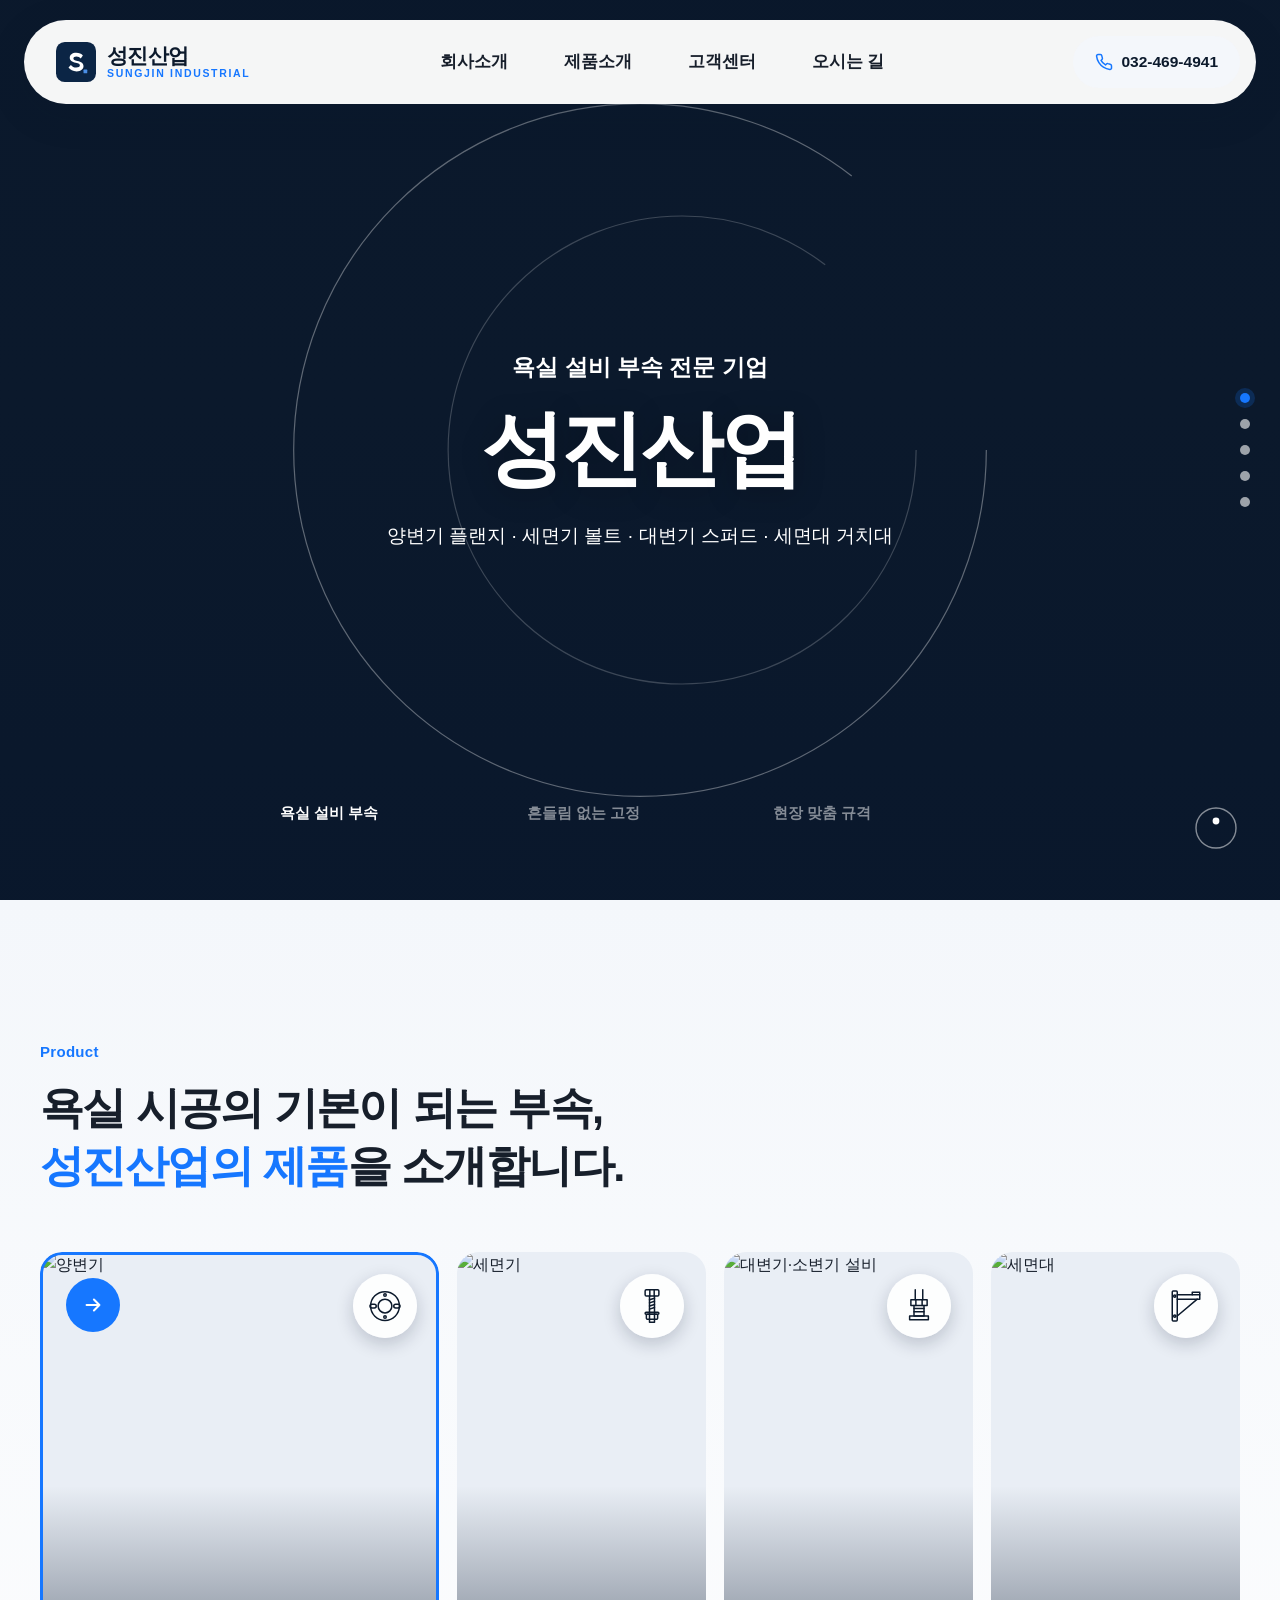
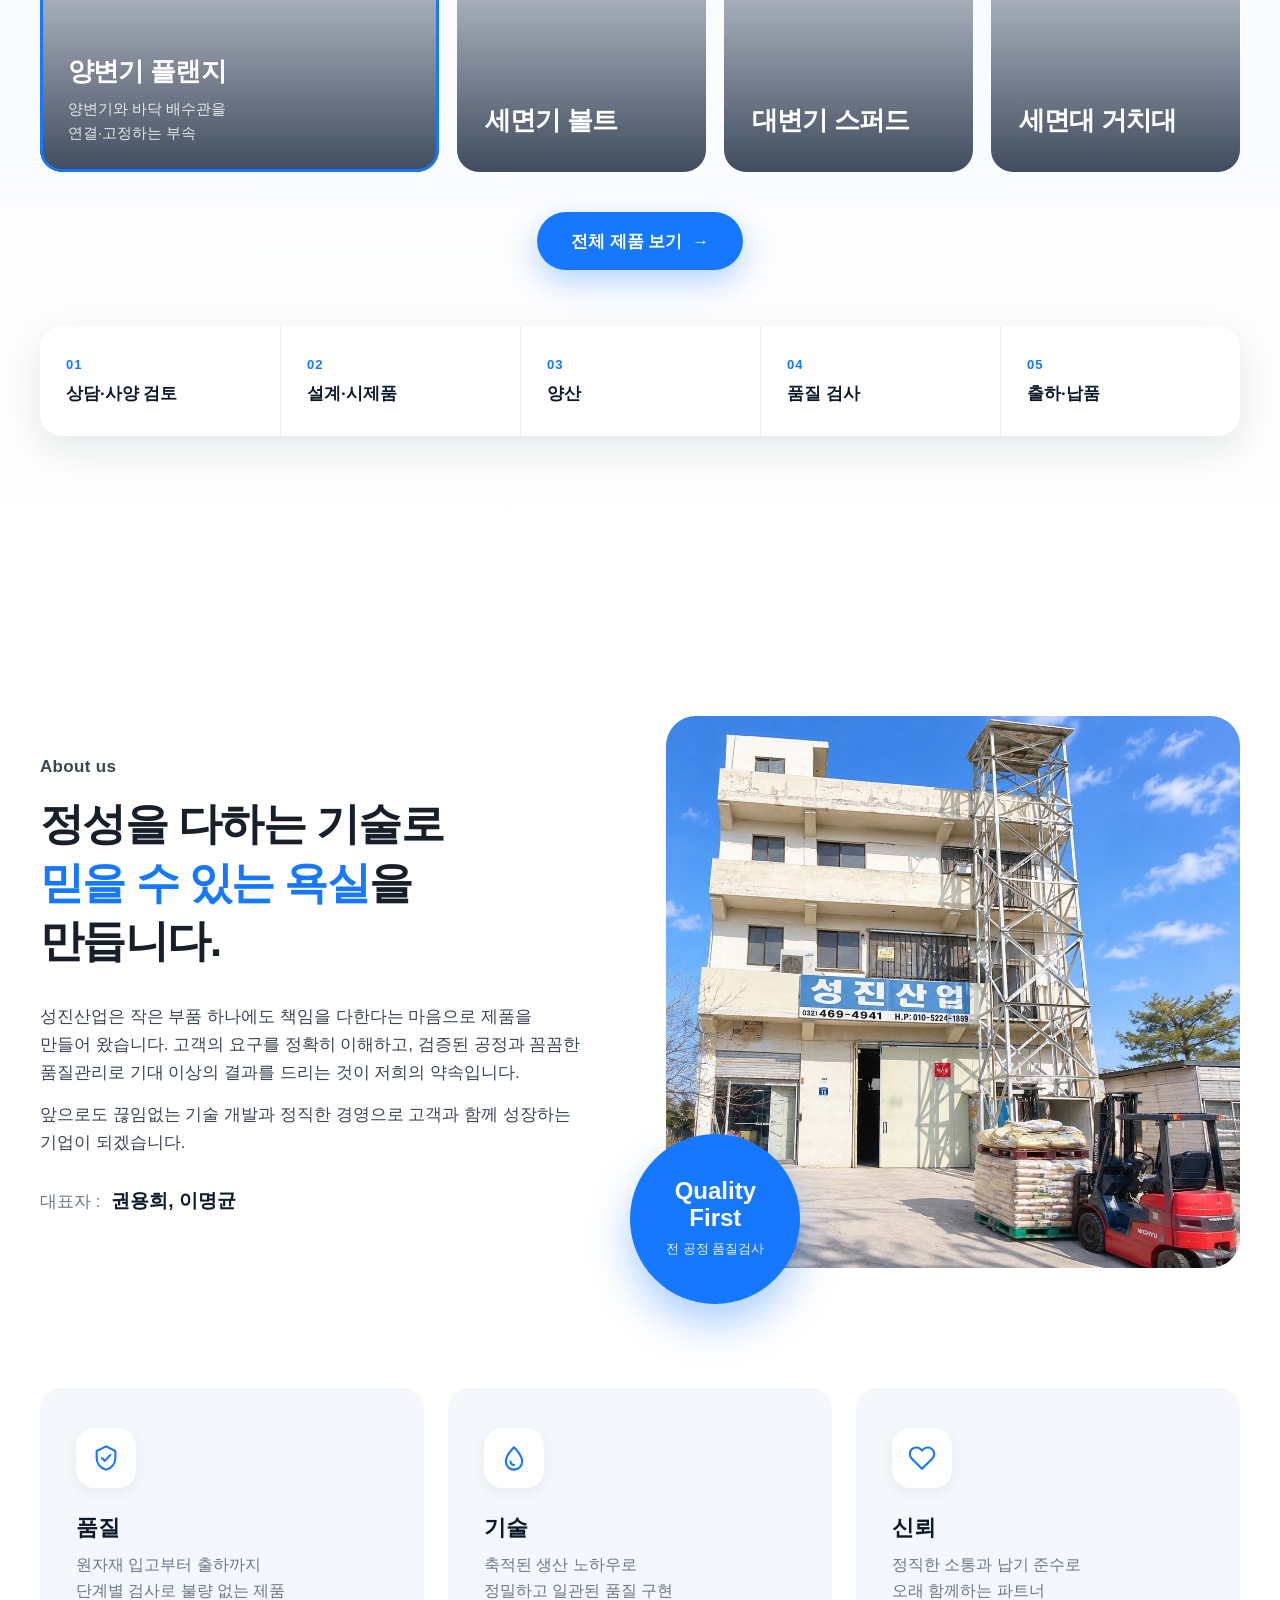
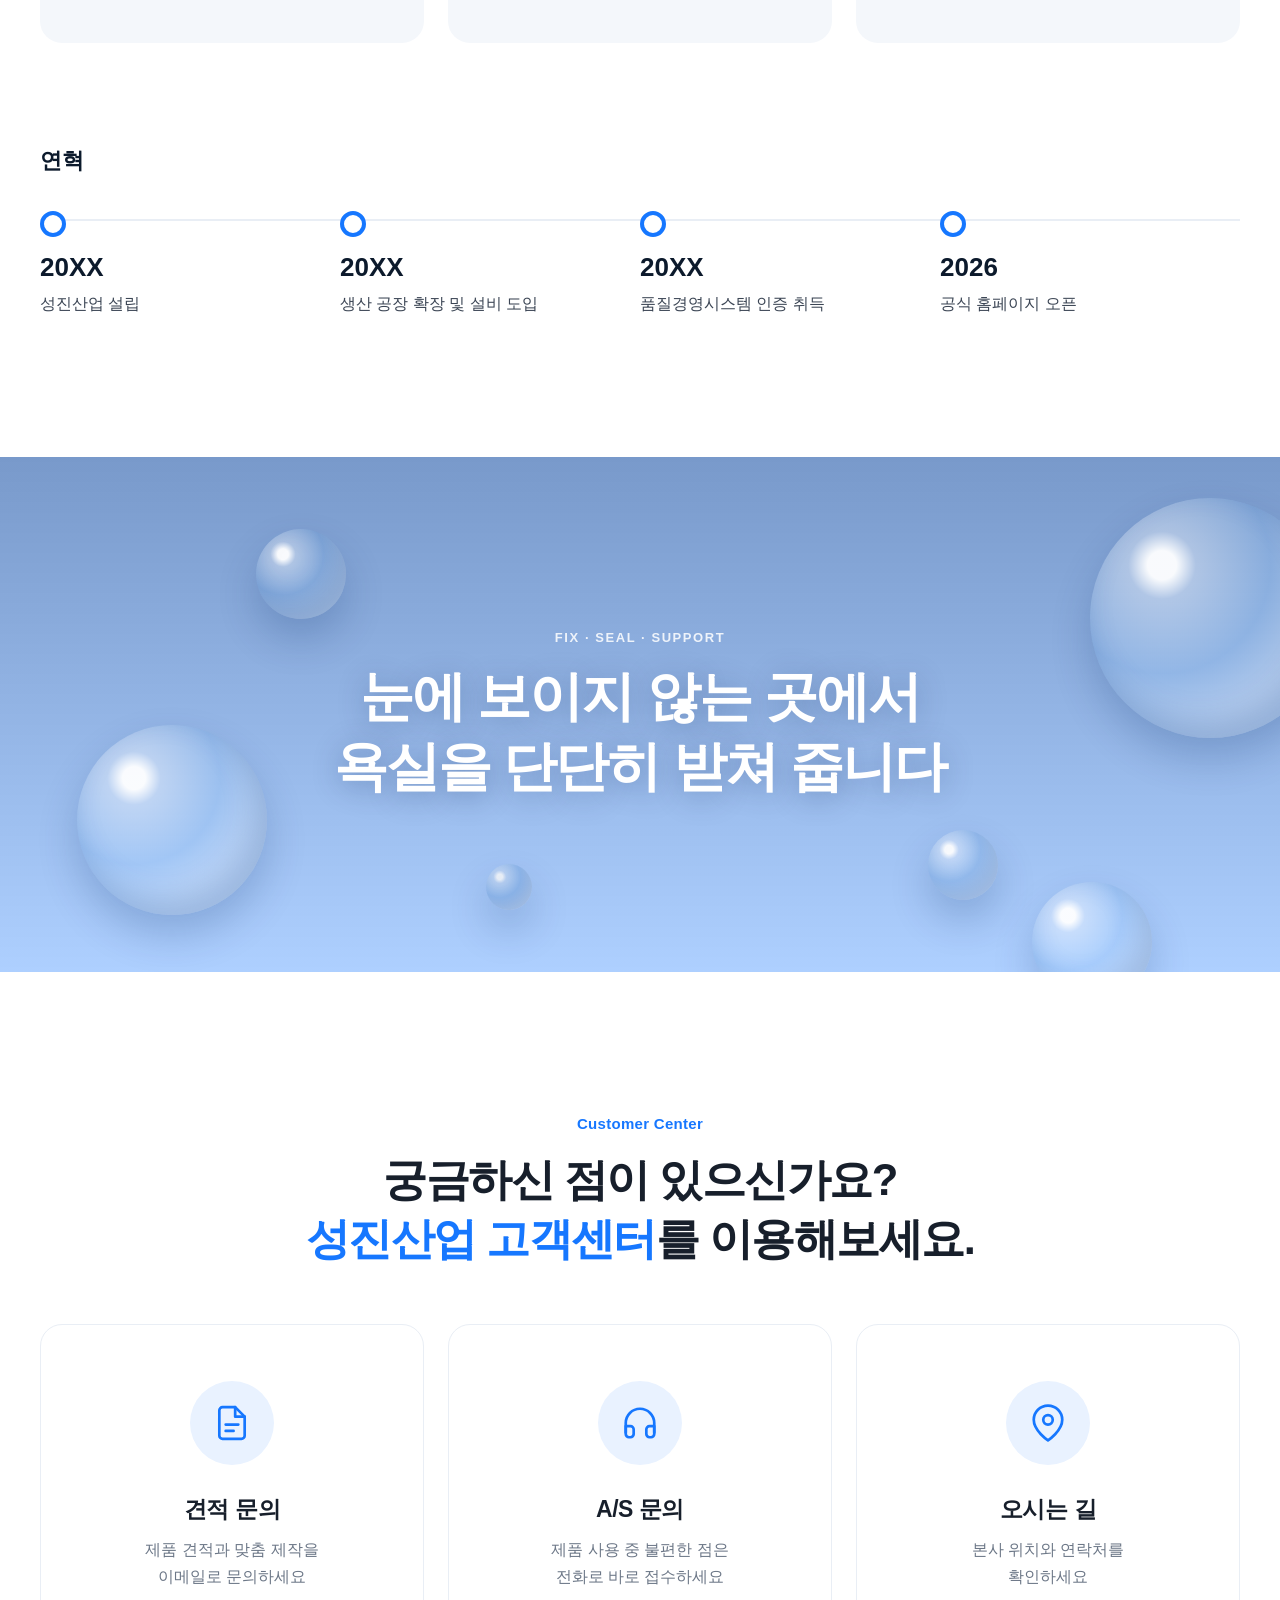
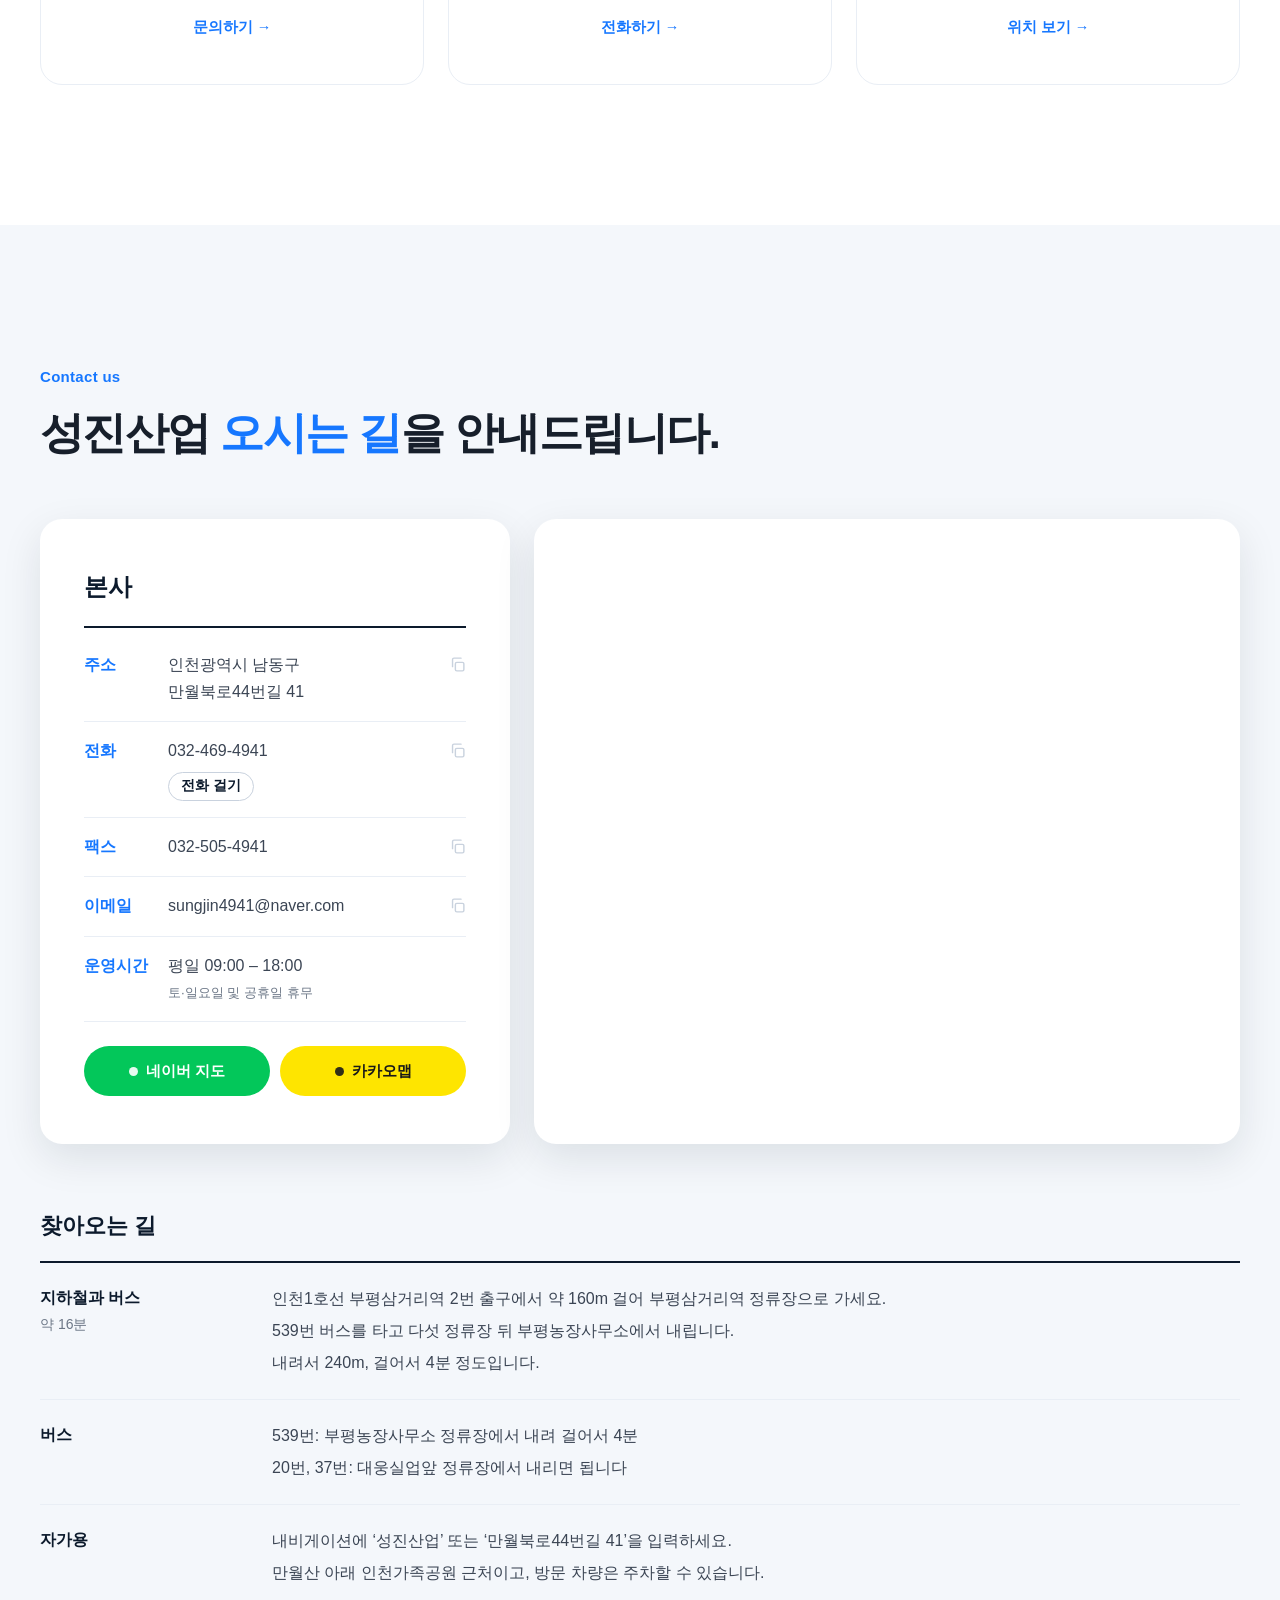
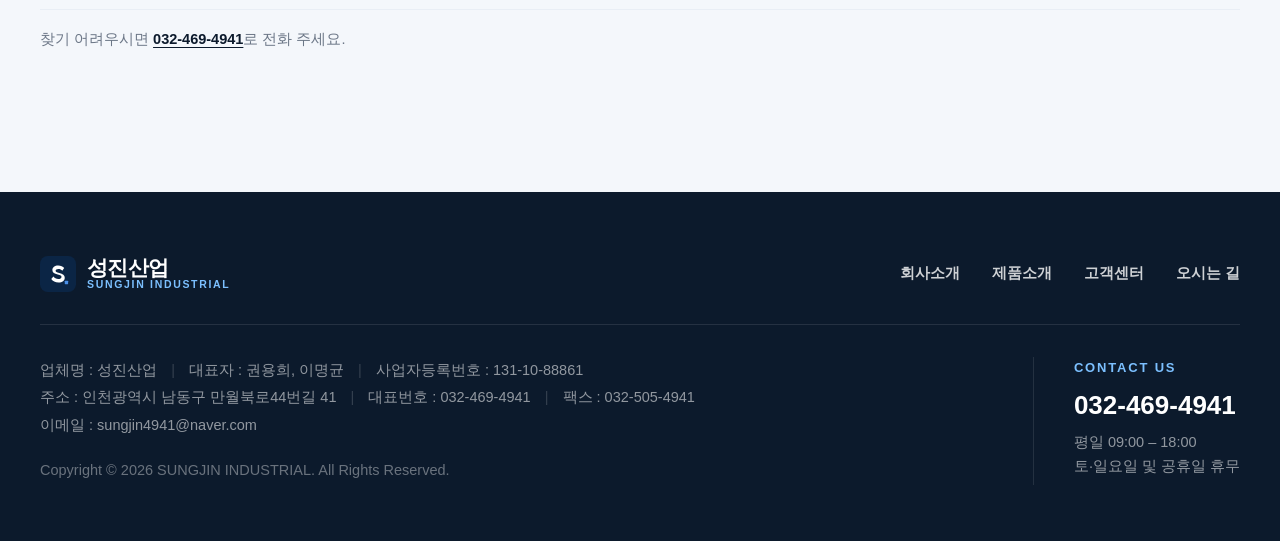
==== index.html @ 37d012bd "성진산업 홈페이지 Co-Authored-By: Claude Opus 5.5 <noreply@anthropic.com>" ====
<!doctype html>
<html lang="ko">
<head>
  <meta charset="utf-8">
  <meta name="viewport" content="width=device-width, initial-scale=1">
  <title>성진산업 | SUNGJIN INDUSTRIAL</title>
  <meta name="description" content="성진산업 - 양변기 플랜지, 세면기 볼트, 대변기 스퍼드, 세면대 거치대 등 욕실 시공 부속 전문 기업입니다.">
  <meta property="og:type" content="website">
  <meta property="og:title" content="성진산업 | SUNGJIN INDUSTRIAL">
  <meta property="og:description" content="양변기 플랜지·세면기 볼트·대변기 스퍼드·세면대 거치대 전문">
  <meta property="og:url" content="https://sungjinkorea.com/">
  <meta property="og:image" content="https://sungjinkorea.com/images/offset-flange.png">
  <meta property="og:site_name" content="성진산업">
  <meta property="og:locale" content="ko_KR">
  <meta name="twitter:card" content="summary_large_image">
  <meta name="keywords" content="성진산업, 양변기 플랜지, 편심 플랜지, 직편심 플랜지, 세면기 볼트, 대변기 스퍼드, 세면대 거치대, 욕실 부속, 인천 남동구">
  <link rel="canonical" href="https://sungjinkorea.com/">
  <!-- 검색엔진용 회사 정보 -->
  <script type="application/ld+json">
  {
    "@context": "https://schema.org",
    "@type": "LocalBusiness",
    "name": "성진산업",
    "alternateName": "SUNGJIN INDUSTRIAL",
    "url": "https://sungjinkorea.com/",
    "image": "https://sungjinkorea.com/images/company.webp",
    "description": "양변기 플랜지, 세면기 볼트, 대변기 스퍼드, 세면대 거치대 등 욕실 시공 부속 전문 기업",
    "telephone": "+82-32-469-4941",
    "faxNumber": "+82-32-505-4941",
    "email": "sungjin4941@naver.com",
    "address": {
      "@type": "PostalAddress",
      "streetAddress": "만월북로44번길 41",
      "addressLocality": "남동구",
      "addressRegion": "인천광역시",
      "addressCountry": "KR"
    },
    "openingHoursSpecification": [{
      "@type": "OpeningHoursSpecification",
      "dayOfWeek": ["Monday", "Tuesday", "Wednesday", "Thursday", "Friday"],
      "opens": "09:00",
      "closes": "18:00"
    }],
    "knowsAbout": ["양변기 플랜지", "편심 플랜지", "세면기 볼트", "대변기 스퍼드", "세면대 거치대"]
  }
  </script>
  <link rel="icon" href="favicon.svg" type="image/svg+xml">
  <link rel="stylesheet" href="https://cdn.jsdelivr.net/npm/pretendard@1.3.9/dist/web/static/pretendard.min.css">
  <link rel="stylesheet" href="styles.css?v=20261122t">
  <script>
    (function () {
      var d = document.documentElement;
      d.classList.add('js');
      // 첫 방문 입장 효과 (같은 창에서 다시 오면 생략, 동작 줄이기 설정이면 생략)
      var seen = false;
      try { seen = sessionStorage.getItem('sj-intro') === '1'; } catch (e) {}
      var reduce = window.matchMedia && window.matchMedia('(prefers-reduced-motion: reduce)').matches;
      if (!seen && !reduce) {
        d.classList.add('intro');
        setTimeout(function () { d.classList.remove('intro', 'intro-play'); }, 6000);
      }
    })();
  </script>
</head>
<body>

  <!-- 제품 그림 -->
  <svg width="0" height="0" style="position:absolute" aria-hidden="true">
    <symbol id="i-flange" viewBox="0 0 64 64"><circle cx="32" cy="32" r="23"/><circle cx="32" cy="32" r="11"/><rect x="8" y="29" width="10" height="6" rx="3"/><rect x="46" y="29" width="10" height="6" rx="3"/><circle cx="32" cy="14.5" r="2"/><circle cx="32" cy="49.5" r="2"/></symbol>
    <symbol id="i-bolt" viewBox="0 0 64 64"><rect x="21" y="6" width="22" height="10" rx="2"/><path d="M28.5 6v10M35.5 6v10"/><path d="M28 16v42h8V16"/><path d="M28 22l8-2.5M28 27l8-2.5M28 32l8-2.5M28 37l8-2.5"/><rect x="21" y="42" width="22" height="3" rx="1.5"/><rect x="23" y="45" width="18" height="8" rx="1.5"/></symbol>
    <symbol id="i-spud" viewBox="0 0 64 64"><path d="M26 6v16M38 6v16"/><path d="M19 22h26v9H19z"/><path d="M27 22v9M37 22v9"/><path d="M24 31v17h16V31"/><path d="M24 36h16M24 41h16"/><path d="M17 48h30v6H17z"/></symbol>
    <symbol id="i-bracket" viewBox="0 0 64 64"><rect x="10" y="8" width="8" height="48" rx="1.5"/><path d="M18 14h36v7H18"/><path d="M18 48L50 21"/><circle cx="14" cy="16" r="1.8"/><circle cx="14" cy="48" r="1.8"/><path d="M42 14v-4h12v4"/></symbol>
  </svg>

  <!-- ===== 상단 메뉴 (떠있는 둥근 바) ===== -->
  <header class="header">
    <div class="header-bar">
      <a href="#home" class="logo" aria-label="성진산업 홈">
        <img src="favicon.svg" alt="" width="40" height="40">
        <span class="logo-text"><strong>성진산업</strong><small>SUNGJIN INDUSTRIAL</small></span>
      </a>
      <nav class="nav" id="nav">
        <a href="#about">회사소개</a>
        <a href="products.html">제품소개</a>
        <a href="#service">고객센터</a>
        <a href="#contact">오시는 길</a>
      </nav>
      <div class="header-right">
        <!-- 수정: 대표 전화번호 -->
        <a href="tel:032-469-4941" class="header-tel">
          <svg viewBox="0 0 24 24" aria-hidden="true"><path d="M22 16.9v3a2 2 0 01-2.2 2 19.8 19.8 0 01-8.6-3.1 19.5 19.5 0 01-6-6A19.8 19.8 0 012.1 4.2 2 2 0 014.1 2h3a2 2 0 012 1.7c.1 1 .4 1.9.7 2.8a2 2 0 01-.5 2.1L8 9.9a16 16 0 006 6l1.3-1.3a2 2 0 012.1-.4c.9.3 1.8.6 2.8.7a2 2 0 011.7 2z"/></svg>
          <span>032-469-4941</span>
        </a>
        <button class="menu-btn" aria-label="메뉴 열기" aria-expanded="false" aria-controls="mobile-menu">
          <span></span><span></span><span></span>
        </button>
      </div>
    </div>
    <div class="mobile-menu" id="mobile-menu">
      <a href="#about">회사소개</a>
      <a href="products.html">제품소개</a>
      <a href="#service">고객센터</a>
      <a href="#contact">오시는 길</a>
      <a href="tel:032-469-4941" class="mobile-tel">전화 문의 032-469-4941</a>
    </div>
  </header>

  <!-- 오른쪽 섹션 점 네비게이션 (PC) -->
  <nav class="side-dots" aria-label="섹션 이동">
    <a href="#home" data-label="홈"></a>
    <a href="#products" data-label="제품소개"></a>
    <a href="#about" data-label="회사소개"></a>
    <a href="#service" data-label="고객센터"></a>
    <a href="#contact" data-label="오시는 길"></a>
  </nav>

  <main>
    <!-- ===== 메인 슬라이드 ===== -->
    <section class="hero" id="home" aria-roledescription="carousel">
      <div class="slides">
        <div class="slide is-active" style="--bg:url('https://images.unsplash.com/photo-1599718802273-f3c2adc030bc?auto=format&fit=crop&w=2000&q=80')">
          <div class="slide-text">
            <p class="slide-eyebrow">욕실 설비 부속 전문 기업</p>
            <h1>성진산업</h1>
            <p class="slide-sub"><span class="grp"><span class="nw">양변기 플랜지</span> · <span class="nw">세면기 볼트</span></span><span class="sep"> · </span><span class="grp"><span class="nw">대변기 스퍼드</span> · <span class="nw">세면대 거치대</span></span></p>
          </div>
        </div>
        <div class="slide" style="--bg:url('https://images.unsplash.com/photo-1652662700928-5a4685e87d64?auto=format&fit=crop&w=2000&q=80')">
          <div class="slide-text">
            <p class="slide-eyebrow">정밀한 치수 · 꼼꼼한 품질</p>
            <h2>변기와 세면대를<br>흔들림 없이 고정합니다</h2>
            <p class="slide-sub">시공 현장에서 믿고 쓰는 설치 부속을 만듭니다</p>
          </div>
        </div>
        <div class="slide" style="--bg:url('https://images.unsplash.com/photo-1663811397133-2d1f5addd9d5?auto=format&fit=crop&w=2000&q=80')">
          <div class="slide-text">
            <p class="slide-eyebrow">현장에 맞는 다양한 규격</p>
            <h2>배관 위치가 달라도<br>정확하게 맞춥니다</h2>
            <p class="slide-sub">편심 플랜지부터 맞춤 제작까지, 시공 환경에 맞는 제품을 공급합니다</p>
          </div>
        </div>
      </div>

      <!-- 첫 화면 원 장식: 플랜지 링과 한쪽으로 치우친 안쪽 원 (들어올 때 스스로 그려짐) -->
      <svg class="hero-rings" viewBox="0 0 600 600" aria-hidden="true">
        <circle class="r1" cx="300" cy="300" r="296" pathLength="1"/>
        <circle class="r2" cx="336" cy="300" r="200" pathLength="1"/>
      </svg>

      <!-- 슬라이드 선택: 장면 제목을 누르면 이동, 선이 차오르며 남은 시간 표시 -->
      <div class="hero-nav" role="tablist" aria-label="첫 화면 장면">
        <button type="button" class="hn-item is-on" role="tab" aria-selected="true" data-go="0"><span class="hn-label">욕실 설비 부속</span><span class="hn-line"><i></i></span></button>
        <button type="button" class="hn-item" role="tab" aria-selected="false" data-go="1"><span class="hn-label">흔들림 없는 고정</span><span class="hn-line"><i></i></span></button>
        <button type="button" class="hn-item" role="tab" aria-selected="false" data-go="2"><span class="hn-label">현장 맞춤 규격</span><span class="hn-line"><i></i></span></button>
      </div>
      <!-- 아래로: 원 안의 점이 내려가는 버튼 -->
      <a href="#products" class="scroll-cue" aria-label="아래로 내려가기">
        <svg viewBox="0 0 44 44" aria-hidden="true"><circle class="sc-ring" cx="22" cy="22" r="20"/><circle class="sc-dot" cx="22" cy="15" r="3.4"/></svg>
      </a>
    </section>

    <!-- ===== 제품소개 ===== -->
    <section class="section products" id="products">
      <div class="container">
        <div class="sec-head reveal">
          <p class="eyebrow">Product</p>
          <h2>욕실 시공의 기본이 되는 부속,<br><em>성진산업의 제품</em>을 소개합니다.</h2>
        </div>

        <!-- 제품 카드 (사진은 설치 장소 이미지 — 실제 제품 사진이 생기면 교체) -->
        <div class="product-list reveal">
          <a href="products.html#flange" class="product is-on">
            <img src="https://images.unsplash.com/photo-1589824783837-6169889fa20f?auto=format&fit=crop&w=800&q=80" alt="양변기" loading="lazy">
            <span class="p-arrow" aria-hidden="true"><svg viewBox="0 0 24 24"><path d="M5 12h14M13 6l6 6-6 6"/></svg></span>
            <span class="p-part" aria-hidden="true"><svg><use href="#i-flange"/></svg></span>
            <div class="p-info">
              <h3>양변기 플랜지</h3>
              <p>양변기와 바닥 배수관을<br>연결·고정하는 부속</p>
            </div>
          </a>
          <a href="products.html#bolt" class="product">
            <img src="https://images.unsplash.com/photo-1595515770358-b0047714ccb9?auto=format&fit=crop&w=800&q=80" alt="세면기" loading="lazy">
            <span class="p-arrow" aria-hidden="true"><svg viewBox="0 0 24 24"><path d="M5 12h14M13 6l6 6-6 6"/></svg></span>
            <span class="p-part" aria-hidden="true"><svg><use href="#i-bolt"/></svg></span>
            <div class="p-info">
              <h3>세면기 볼트</h3>
              <p>세면기를 벽에 흔들림 없이<br>고정하는 볼트</p>
            </div>
          </a>
          <a href="products.html#spud" class="product">
            <img src="https://images.unsplash.com/photo-1651544861863-e834ba8496e4?auto=format&fit=crop&w=800&q=80" alt="대변기·소변기 설비" loading="lazy">
            <span class="p-arrow" aria-hidden="true"><svg viewBox="0 0 24 24"><path d="M5 12h14M13 6l6 6-6 6"/></svg></span>
            <span class="p-part" aria-hidden="true"><svg><use href="#i-spud"/></svg></span>
            <div class="p-info">
              <h3>대변기 스퍼드</h3>
              <p>플러시밸브와 대변기를<br>연결하는 부속</p>
            </div>
          </a>
          <a href="products.html#bracket" class="product">
            <img src="https://images.unsplash.com/photo-1763485955425-a61e722832ca?auto=format&fit=crop&w=800&q=80" alt="세면대" loading="lazy">
            <span class="p-arrow" aria-hidden="true"><svg viewBox="0 0 24 24"><path d="M5 12h14M13 6l6 6-6 6"/></svg></span>
            <span class="p-part" aria-hidden="true"><svg><use href="#i-bracket"/></svg></span>
            <div class="p-info">
              <h3>세면대 거치대</h3>
              <p>세면대 무게를 받쳐<br>안정적으로 지지</p>
            </div>
          </a>
        </div>
        <div class="more-row reveal">
          <a href="products.html" class="btn-blue">전체 제품 보기 <span aria-hidden="true">→</span></a>
        </div>

        <ol class="steps reveal">
          <li><span>01</span>상담·사양 검토</li>
          <li><span>02</span>설계·시제품</li>
          <li><span>03</span>양산</li>
          <li><span>04</span>품질 검사</li>
          <li><span>05</span>출하·납품</li>
        </ol>
      </div>
    </section>

    <!-- ===== 회사소개 ===== -->
    <section class="section about" id="about">
      <div class="container about-grid">
        <div class="about-text reveal">
          <p class="eyebrow">About us</p>
          <h2>정성을 다하는 기술로<br><em>믿을 수 있는 욕실</em>을 만듭니다.</h2>
          <!-- 수정: 대표 인사말 -->
          <p>성진산업은 작은 부품 하나에도 책임을 다한다는 마음으로 제품을 만들어 왔습니다. 고객의 요구를 정확히 이해하고, 검증된 공정과 꼼꼼한 품질관리로 기대 이상의 결과를 드리는 것이 저희의 약속입니다.</p>
          <p>앞으로도 끊임없는 기술 개발과 정직한 경영으로 고객과 함께 성장하는 기업이 되겠습니다.</p>
          <p class="sign">대표자 : <strong>권용희, 이명균</strong></p>
        </div>
        <div class="about-img reveal">
          <img src="images/company.webp" alt="성진산업 사옥 전경" width="1128" height="1086" class="photo" loading="lazy">
          <div class="about-badge">
            <strong>Quality<br>First</strong>
            <span>전 공정 품질검사</span>
          </div>
        </div>
      </div>

      <div class="container">
        <ul class="values reveal">
          <li>
            <span class="v-icon" aria-hidden="true"><svg viewBox="0 0 24 24"><path d="M12 2l8 4v6c0 5-3.4 9.3-8 10-4.6-.7-8-5-8-10V6l8-4z"/><path d="M8.5 12l2.5 2.5 4.5-5"/></svg></span>
            <strong>품질</strong>
            <p>원자재 입고부터 출하까지<br>단계별 검사로 불량 없는 제품</p>
          </li>
          <li>
            <span class="v-icon" aria-hidden="true"><svg viewBox="0 0 24 24"><path d="M12 2.7s7 7.3 7 12.3a7 7 0 01-14 0c0-5 7-12.3 7-12.3z"/><path d="M9 15a3 3 0 003 3"/></svg></span>
            <strong>기술</strong>
            <p>축적된 생산 노하우로<br>정밀하고 일관된 품질 구현</p>
          </li>
          <li>
            <span class="v-icon" aria-hidden="true"><svg viewBox="0 0 24 24"><path d="M20.8 4.6a5.5 5.5 0 00-7.8 0L12 5.7l-1-1.1a5.5 5.5 0 00-7.8 7.8l1 1.1L12 21.3l7.8-7.8 1-1.1a5.5 5.5 0 000-7.8z"/></svg></span>
            <strong>신뢰</strong>
            <p>정직한 소통과 납기 준수로<br>오래 함께하는 파트너</p>
          </li>
        </ul>

        <!-- 수정: 연혁 (연도와 내용을 실제 내용으로 바꿔주세요) -->
        <div class="history reveal">
          <h3>연혁</h3>
          <ol class="timeline">
            <li><span class="year">20XX</span><p>성진산업 설립</p></li>
            <li><span class="year">20XX</span><p>생산 공장 확장 및 설비 도입</p></li>
            <li><span class="year">20XX</span><p>품질경영시스템 인증 취득</p></li>
            <li><span class="year">2026</span><p>공식 홈페이지 오픈</p></li>
          </ol>
        </div>
      </div>
    </section>

    <!-- ===== 물방울 배너 ===== -->
    <section class="water">
      <div class="bubbles" aria-hidden="true">
        <i></i><i></i><i></i><i></i><i></i><i></i>
      </div>
      <div class="container water-inner reveal">
        <p class="eyebrow light">Fix · Seal · Support</p>
        <h2>눈에 보이지 않는 곳에서<br>욕실을 단단히 받쳐 줍니다</h2>
      </div>
    </section>

    <!-- ===== 고객센터 ===== -->
    <section class="section service" id="service">
      <div class="container">
        <div class="sec-head center reveal">
          <p class="eyebrow">Customer Center</p>
          <h2>궁금하신 점이 있으신가요?<br><em>성진산업 고객센터</em>를 이용해보세요.</h2>
        </div>
        <div class="service-list reveal">
          <a href="mailto:sungjin4941@naver.com?subject=%5B%EC%84%B1%EC%A7%84%EC%82%B0%EC%97%85%5D%20%EA%B2%AC%EC%A0%81%20%EB%AC%B8%EC%9D%98" class="service-card">
            <span class="s-icon" aria-hidden="true"><svg viewBox="0 0 24 24"><path d="M14 2H6a2 2 0 00-2 2v16a2 2 0 002 2h12a2 2 0 002-2V8z"/><path d="M14 2v6h6M8 13h8M8 17h5"/></svg></span>
            <strong>견적 문의</strong>
            <p>제품 견적과 맞춤 제작을<br>이메일로 문의하세요</p>
            <span class="more">문의하기 →</span>
          </a>
          <a href="tel:032-469-4941" class="service-card">
            <span class="s-icon" aria-hidden="true"><svg viewBox="0 0 24 24"><path d="M3 18v-6a9 9 0 0118 0v6"/><path d="M21 19a2 2 0 01-2 2h-1a2 2 0 01-2-2v-3a2 2 0 012-2h3zM3 19a2 2 0 002 2h1a2 2 0 002-2v-3a2 2 0 00-2-2H3z"/></svg></span>
            <strong>A/S 문의</strong>
            <p>제품 사용 중 불편한 점은<br>전화로 바로 접수하세요</p>
            <span class="more">전화하기 →</span>
          </a>
          <a href="#contact" class="service-card">
            <span class="s-icon" aria-hidden="true"><svg viewBox="0 0 24 24"><path d="M21 10c0 7-9 13-9 13S3 17 3 10a9 9 0 0118 0z"/><circle cx="12" cy="10" r="3"/></svg></span>
            <strong>오시는 길</strong>
            <p>본사 위치와 연락처를<br>확인하세요</p>
            <span class="more">위치 보기 →</span>
          </a>
        </div>
      </div>
    </section>

    <!-- ===== 오시는 길 ===== -->
    <section class="section contact" id="contact">
      <div class="container">
        <div class="sec-head reveal">
          <p class="eyebrow">Contact us</p>
          <h2>성진산업 <em>오시는 길</em>을 안내드립니다.</h2>
        </div>
        <div class="contact-box reveal">
          <!-- 수정: 실제 연락처로 바꿔주세요 -->
          <div class="contact-info">
            <h3>본사</h3>
            <dl>
              <div><dt>주소</dt><dd><button type="button" class="copy" data-copy="인천광역시 남동구 만월북로44번길 41" data-label="주소"><span>인천광역시 남동구 <span class="nw">만월북로44번길 41</span></span><svg class="copy-ic" viewBox="0 0 24 24" aria-hidden="true"><rect x="9" y="9" width="12" height="12" rx="2"/><path d="M5 15V5a2 2 0 012-2h10"/></svg></button></dd></div>
              <div><dt>전화</dt><dd><button type="button" class="copy" data-copy="032-469-4941" data-label="전화번호"><span>032-469-4941</span><svg class="copy-ic" viewBox="0 0 24 24" aria-hidden="true"><rect x="9" y="9" width="12" height="12" rx="2"/><path d="M5 15V5a2 2 0 012-2h10"/></svg></button><a href="tel:032-469-4941" class="dd-act">전화 걸기</a></dd></div>
              <div><dt>팩스</dt><dd><button type="button" class="copy" data-copy="032-505-4941" data-label="팩스번호"><span>032-505-4941</span><svg class="copy-ic" viewBox="0 0 24 24" aria-hidden="true"><rect x="9" y="9" width="12" height="12" rx="2"/><path d="M5 15V5a2 2 0 012-2h10"/></svg></button></dd></div>
              <div><dt>이메일</dt><dd><button type="button" class="copy" data-copy="sungjin4941@naver.com" data-label="이메일 주소"><span>sungjin4941@naver.com</span><svg class="copy-ic" viewBox="0 0 24 24" aria-hidden="true"><rect x="9" y="9" width="12" height="12" rx="2"/><path d="M5 15V5a2 2 0 012-2h10"/></svg></button></dd></div>
              <div><dt>운영시간</dt><dd>평일 09:00 – 18:00<br><small>토·일요일 및 공휴일 휴무</small></dd></div>
            </dl>
            <div class="map-links">
              <a href="https://map.naver.com/p/search/%EC%9D%B8%EC%B2%9C%EA%B4%91%EC%97%AD%EC%8B%9C%20%EB%82%A8%EB%8F%99%EA%B5%AC%20%EB%A7%8C%EC%9B%94%EB%B6%81%EB%A1%9C44%EB%B2%88%EA%B8%B8%2041" target="_blank" rel="noopener" class="ml-naver">네이버 지도</a>
              <a href="https://map.kakao.com/?q=%EC%9D%B8%EC%B2%9C%EA%B4%91%EC%97%AD%EC%8B%9C%20%EB%82%A8%EB%8F%99%EA%B5%AC%20%EB%A7%8C%EC%9B%94%EB%B6%81%EB%A1%9C44%EB%B2%88%EA%B8%B8%2041" target="_blank" rel="noopener" class="ml-kakao">카카오맵</a>
            </div>
          </div>
          <!-- 네이버 지도 키가 있으면 네이버 지도로, 없으면 아래 Google 지도로 표시 (script.js 의 NAVER_MAP_KEY) -->
          <div class="map" id="map" data-address="인천광역시 남동구 만월북로44번길 41" data-lat="37.4708170" data-lng="126.7197419">
            <iframe src="https://maps.google.com/maps?q=%EC%9D%B8%EC%B2%9C%EA%B4%91%EC%97%AD%EC%8B%9C%20%EB%82%A8%EB%8F%99%EA%B5%AC%20%EB%A7%8C%EC%9B%94%EB%B6%81%EB%A1%9C44%EB%B2%88%EA%B8%B8%2041&hl=ko&z=16&output=embed" title="성진산업 위치 지도" loading="lazy" referrerpolicy="no-referrer-when-downgrade" allowfullscreen></iframe>
          </div>
        </div>

        <!-- 찾아오는 길 (대중교통·자가용) -->
        <div class="directions reveal">
          <h3>찾아오는 길</h3>
          <dl class="dir-list">
            <div>
              <dt>지하철과 버스<small>약 16분</small></dt>
              <dd><span class="ln">인천1호선 부평삼거리역 2번 출구에서 약 160m 걸어 <span class="nw">부평삼거리역 정류장</span>으로 가세요.</span><span class="ln"><span class="nw">539번 버스</span>를 타고 다섯 정류장 뒤 <span class="nw">부평농장사무소</span>에서 내립니다.</span><span class="ln">내려서 240m, 걸어서 4분 정도입니다.</span></dd>
            </div>
            <div>
              <dt>버스</dt>
              <dd><span class="ln"><span class="nw">539번</span>: <span class="nw">부평농장사무소 정류장</span>에서 내려 걸어서 4분</span><span class="ln"><span class="nw">20번, 37번</span>: <span class="nw">대웅실업앞 정류장</span>에서 내리면 됩니다</span></dd>
            </div>
            <div>
              <dt>자가용</dt>
              <dd><span class="ln">내비게이션에 ‘성진산업’ 또는 ‘<span class="nw">만월북로44번길 41</span>’을 입력하세요.</span><span class="ln">만월산 아래 <span class="nw">인천가족공원</span> 근처이고, 방문 차량은 주차할 수 있습니다.</span></dd>
            </div>
          </dl>
          <p class="dir-note">찾기 어려우시면 <a href="tel:032-469-4941">032-469-4941</a>로 전화 주세요.</p>
        </div>
      </div>
    </section>
  </main>

  <!-- ===== 하단 정보 ===== -->
  <footer class="footer">
    <div class="container">
      <div class="footer-top">
        <a href="#home" class="logo logo-light">
          <img src="favicon.svg" alt="" width="36" height="36">
          <span class="logo-text"><strong>성진산업</strong><small>SUNGJIN INDUSTRIAL</small></span>
        </a>
        <nav class="footer-nav">
          <a href="#about">회사소개</a>
          <a href="products.html">제품소개</a>
          <a href="#service">고객센터</a>
          <a href="#contact">오시는 길</a>
        </nav>
      </div>
      <div class="footer-bottom">
        <!-- 수정: 사업자 정보 -->
        <p class="footer-info">
          업체명 : 성진산업 <i>|</i> 대표자 : 권용희, 이명균 <i>|</i> 사업자등록번호 : 131-10-88861<br>
          주소 : 인천광역시 남동구 <span class="nw">만월북로44번길 41</span> <i>|</i> 대표번호 : 032-469-4941 <i>|</i> 팩스 : 032-505-4941<br>
          이메일 : sungjin4941@naver.com
          <span class="copyright">Copyright © <span id="year">2026</span> SUNGJIN INDUSTRIAL. All Rights Reserved.</span>
        </p>
        <div class="footer-cs">
          <strong>CONTACT US</strong>
          <a href="tel:032-469-4941" class="cs-tel">032-469-4941</a>
          <p>평일 09:00 – 18:00<br>토·일요일 및 공휴일 휴무</p>
        </div>
      </div>
    </div>
  </footer>

  <a href="#home" class="to-top" aria-label="맨 위로">
    <svg viewBox="0 0 24 24"><path d="M18 15l-6-6-6 6"/></svg>
  </a>

  <script src="script.js?v=20261122t"></script>
</body>
</html>
---- styles.css ----
/* ===== 기본 색상 ===== */
:root {
  --blue: #1677ff;
  --blue-dark: #0a5ad6;
  --blue-soft: #e9f2ff;
  --sky: #7cc0ff;
  --navy: #0c1a2c;
  --ink: #171f2b;
  --gray-50: #f4f7fb;
  --gray-100: #e9eef5;
  --gray-300: #c9d2de;
  --gray-500: #6c7787;
  --gray-700: #3b4554;
  --white: #ffffff;
  --radius: 22px;
  --shadow: 0 14px 40px rgba(12, 26, 44, 0.10);
  --ease: cubic-bezier(.2, .7, .2, 1);
}

* { box-sizing: border-box; margin: 0; padding: 0; }
html { scroll-behavior: smooth; scroll-padding-top: 110px; }
body {
  font-family: "Pretendard", -apple-system, BlinkMacSystemFont, "Apple SD Gothic Neo", "Malgun Gothic", sans-serif;
  color: var(--ink);
  background: var(--white);
  line-height: 1.65;
  word-break: keep-all;
  -webkit-font-smoothing: antialiased;
  overflow-x: hidden;
}
img, svg { display: block; max-width: 100%; }
a { color: inherit; text-decoration: none; }
ul, ol { list-style: none; }
button { font: inherit; }

.container { width: 100%; max-width: 1320px; margin: 0 auto; padding: 0 40px; }

.eyebrow { font-size: 15px; font-weight: 800; color: var(--blue); letter-spacing: .02em; margin-bottom: 14px; }
.eyebrow.light { color: rgba(255,255,255,.85); letter-spacing: .12em; text-transform: uppercase; font-size: 13px; }
.sec-head { margin-bottom: 56px; }
.sec-head.center { text-align: center; }
.sec-head h2, .about-text h2 {
  font-size: clamp(28px, 3.4vw, 44px); line-height: 1.35; font-weight: 800; letter-spacing: -0.035em; color: var(--ink);
}
.sec-head h2 em, .about-text h2 em { font-style: normal; color: var(--blue); }
.section { padding: 140px 0; }

/* 스크롤 등장 효과 */
.js .reveal { opacity: 0; transform: translateY(40px); transition: opacity .9s var(--ease), transform .9s var(--ease); }
.js .reveal.in { opacity: 1; transform: none; }

/* ===== 헤더 (떠있는 둥근 바) ===== */
.header { position: fixed; top: 20px; left: 0; right: 0; z-index: 100; padding: 0 24px; }
.header-bar {
  max-width: 1400px; margin: 0 auto; height: 84px; padding: 0 16px 0 32px;
  display: flex; align-items: center; justify-content: space-between;
  background: rgba(255,255,255,.96); backdrop-filter: blur(12px);
  border-radius: 999px; box-shadow: 0 10px 40px rgba(12,26,44,.12);
}
.logo { display: flex; align-items: center; gap: 11px; flex: none; }
.logo-text { display: flex; flex-direction: column; line-height: 1.12; }
.logo-text strong { font-size: 21px; font-weight: 800; color: var(--navy); letter-spacing: -0.03em; }
.logo-text small { font-size: 10.5px; font-weight: 700; color: var(--blue); letter-spacing: .16em; }
.logo-light .logo-text strong { color: var(--white); }
.logo-light .logo-text small { color: var(--sky); }

.nav { display: flex; gap: 56px; }
.nav a { font-size: 17px; font-weight: 700; color: var(--ink); position: relative; padding: 6px 0; }
.nav a::after { content: ""; position: absolute; left: 50%; bottom: -2px; width: 0; height: 2px; background: var(--blue); transition: .3s var(--ease); transform: translateX(-50%); }
.nav a:hover { color: var(--blue); }
.nav a:hover::after { width: 100%; }

.header-right { display: flex; align-items: center; gap: 10px; }
.header-tel { display: flex; align-items: center; gap: 8px; height: 52px; padding: 0 22px; border-radius: 999px; background: var(--gray-50); font-weight: 700; font-size: 15.5px; color: var(--navy); transition: .2s; }
.header-tel:hover { background: var(--blue-soft); color: var(--blue); }
.header-tel svg { width: 18px; height: 18px; fill: none; stroke: var(--blue); stroke-width: 2; stroke-linecap: round; stroke-linejoin: round; }
.menu-btn { display: none; position: relative; width: 52px; height: 52px; border-radius: 50%; border: 0; background: var(--blue); cursor: pointer; }
.menu-btn span { position: absolute; left: 16px; width: 20px; height: 2px; border-radius: 2px; background: var(--white); transition: .25s; }
.menu-btn span:nth-child(1) { top: 19px; }
.menu-btn span:nth-child(2) { top: 25px; }
.menu-btn span:nth-child(3) { top: 31px; }
.menu-open .menu-btn span:nth-child(1) { top: 25px; transform: rotate(45deg); }
.menu-open .menu-btn span:nth-child(2) { opacity: 0; }
.menu-open .menu-btn span:nth-child(3) { top: 25px; transform: rotate(-45deg); }

.mobile-menu {
  display: none; max-width: 1400px; margin: 10px auto 0; padding: 12px 24px 22px;
  background: var(--white); border-radius: 28px; box-shadow: var(--shadow);
  opacity: 0; visibility: hidden; transform: translateY(-10px); transition: .25s var(--ease);
}
.menu-open .mobile-menu { opacity: 1; visibility: visible; transform: none; }
.mobile-menu a { display: block; padding: 15px 4px; font-size: 17px; font-weight: 700; border-bottom: 1px solid var(--gray-100); }
.mobile-menu .mobile-tel { margin-top: 14px; border: 0; text-align: center; border-radius: 999px; background: var(--blue); color: var(--white); }

/* ===== 오른쪽 점 네비게이션 ===== */
.side-dots { position: fixed; right: 30px; top: 50%; transform: translateY(-50%); z-index: 90; display: flex; flex-direction: column; gap: 16px; }
.side-dots a { position: relative; width: 10px; height: 10px; border-radius: 50%; background: rgba(140,155,175,.55); transition: .3s; }
.side-dots a.on { background: var(--blue); box-shadow: 0 0 0 5px rgba(22,119,255,.2); }
.side-dots a::before { content: attr(data-label); position: absolute; right: 22px; top: 50%; transform: translateY(-50%); white-space: nowrap; font-size: 13px; font-weight: 700; color: var(--navy); background: var(--white); padding: 4px 10px; border-radius: 999px; box-shadow: var(--shadow); opacity: 0; pointer-events: none; transition: .2s; }
.side-dots a:hover::before { opacity: 1; }
.side-dots.on-dark a:not(.on) { background: rgba(255,255,255,.6); }

/* ===== 메인 슬라이드 ===== */
.hero { position: relative; height: 100vh; height: 100svh; min-height: 640px; overflow: hidden; background: var(--navy); color: var(--white); }
.slide { position: absolute; inset: 0; display: grid; place-items: center; text-align: center; opacity: 0; visibility: hidden; transition: opacity 1.2s ease, visibility 1.2s; }
.slide::before { content: ""; position: absolute; inset: 0; background: var(--bg) center/cover no-repeat; transform: scale(1.12); transition: transform 7s linear; }
.slide::after { content: ""; position: absolute; inset: 0; background: linear-gradient(180deg, rgba(8,22,44,.35) 0%, rgba(8,22,44,.25) 45%, rgba(8,22,44,.6) 100%); }
.slide.is-active { opacity: 1; visibility: visible; }
.slide.is-active::before { transform: scale(1); }
.slide-text { position: relative; z-index: 1; padding: 0 24px; }
.slide-eyebrow { font-size: clamp(17px, 1.8vw, 24px); font-weight: 600; opacity: .95; margin-bottom: 14px; }
.slide h1, .slide h2 { font-size: clamp(42px, 6.5vw, 92px); line-height: 1.18; font-weight: 800; letter-spacing: -0.04em; text-shadow: 0 4px 30px rgba(0,0,0,.25); }
.nw { white-space: nowrap; }
.slide-sub { margin-top: 22px; font-size: clamp(16px, 1.5vw, 20px); opacity: .85; }
.slide .slide-text > * { opacity: 0; transform: translateY(30px); filter: blur(8px); transition: opacity 1s var(--ease), transform 1s var(--ease), filter 1s var(--ease); }
.slide.is-active .slide-text > * { opacity: 1; transform: none; filter: none; }

/* ===== 첫 화면: 장면 제목 탭 ===== */
.hero-nav { position: absolute; left: 50%; bottom: 52px; z-index: 2; transform: translateX(-50%); width: min(720px, calc(100% - 160px)); display: grid; grid-template-columns: repeat(3, minmax(0, 1fr)); gap: 20px; }
.hn-item { display: flex; flex-direction: column; gap: 12px; padding: 8px 0; background: none; border: 0; color: var(--white); text-align: left; cursor: pointer; }
.hn-label { font-size: 14.5px; font-weight: 600; opacity: .5; transition: opacity .3s ease; white-space: nowrap; overflow: hidden; text-overflow: ellipsis; }
.hn-item:hover .hn-label, .hn-item.is-on .hn-label { opacity: 1; }
.hn-line { position: relative; display: block; height: 2px; background: rgba(255,255,255,.22); overflow: hidden; }
.hn-line i { position: absolute; inset: 0; background: var(--white); transform: scaleX(0); transform-origin: left center; }
.hn-item.is-on .hn-line i { animation: hnFill 6s linear forwards; }
.hn-item:focus-visible { outline: 2px solid var(--white); outline-offset: 4px; }
@keyframes hnFill { to { transform: scaleX(1); } }

/* ===== 첫 화면: 아래로 버튼 (원 안의 점이 내려감) ===== */
.scroll-cue { position: absolute; right: 40px; bottom: 48px; z-index: 2; width: 48px; height: 48px; display: grid; place-items: center; border-radius: 50%; }
.scroll-cue svg { width: 44px; height: 44px; overflow: visible; }
.sc-ring { fill: none; stroke: rgba(255,255,255,.5); stroke-width: 1.4; transition: stroke .25s ease; }
.sc-dot { fill: var(--white); animation: scDrop 2.2s cubic-bezier(.45, 0, .2, 1) infinite; }
.scroll-cue:hover .sc-ring { stroke: var(--white); }
.scroll-cue:focus-visible { outline: 2px solid var(--white); outline-offset: 4px; }
@keyframes scDrop { 0% { transform: translateY(0); opacity: 0; } 20% { opacity: 1; } 70% { transform: translateY(14px); opacity: 1; } 100% { transform: translateY(14px); opacity: 0; } }

/* ===== 첫 화면 원 장식 ===== */
.slides { position: absolute; inset: 0; }
.hero-rings { position: absolute; left: 50%; top: 50%; z-index: 0; width: min(78vh, 92vw); height: min(78vh, 92vw); transform: translate(-50%, -50%); fill: none; overflow: visible; pointer-events: none; }
.hero-rings circle { stroke: rgba(255,255,255,.34); stroke-width: 1.2; vector-effect: non-scaling-stroke; stroke-dasharray: 1; stroke-dashoffset: 0; }
.hero-rings .r2 { stroke: rgba(255,255,255,.2); }

/* ===== 입장 효과 (첫 방문 한 번) =====
   1) 사진이 크게 흐린 상태에서 제자리로  2) 원이 그려짐  3) 글씨가 흐림에서 선명하게  4) 메뉴가 내려옴 */
.intro .slides { transform: scale(1.18); filter: blur(12px) brightness(.55); }
.intro .hero-rings circle { stroke-dashoffset: 1; }
.intro .header, .intro .hero-nav, .intro .scroll-cue, .intro .side-dots { opacity: 0; }
.intro .slide.is-active .slide-text > * { opacity: 0; }
.intro.intro-play .slide.is-active .slide-text > h1 { opacity: 1; filter: none; transform: none; }

.intro-play .slides { animation: introHero 2.8s cubic-bezier(.2, .7, .2, 1) both; }
.intro-play .hero-rings .r1 { animation: introRing 2.6s cubic-bezier(.45, 0, .2, 1) .5s both; }
.intro-play .hero-rings .r2 { animation: introRing 2.6s cubic-bezier(.45, 0, .2, 1) .9s both; }
.intro-play .slide.is-active .slide-eyebrow { animation: introBlur 1.2s var(--ease) .9s both; }
.intro-play .slide.is-active h1 .ch { display: inline-block; animation: introChar 1.1s var(--ease) both; animation-delay: calc(1.2s + var(--i) * .11s); }
.intro-play .slide.is-active .slide-sub { animation: introBlur 1.2s var(--ease) 2s both; }
.intro-play .header { animation: introHead 1s var(--ease) 2.1s both; }
.intro-play .hero-nav, .intro-play .scroll-cue, .intro-play .side-dots { animation: introFade 1s ease 2.5s both; }

@keyframes introHero { from { transform: scale(1.18); filter: blur(12px) brightness(.55); } to { transform: none; filter: none; } }
@keyframes introRing { from { stroke-dashoffset: 1; } to { stroke-dashoffset: 0; } }
@keyframes introBlur { from { opacity: 0; filter: blur(10px); } to { opacity: 1; filter: none; } }
@keyframes introChar { from { opacity: 0; filter: blur(14px); transform: translateY(.28em); } to { opacity: 1; filter: none; transform: none; } }
@keyframes introHead { from { opacity: 0; transform: translateY(-40px); } to { opacity: 1; transform: none; } }
@keyframes introFade { from { opacity: 0; } to { opacity: 1; } }
.slide.is-active .slide-text > *:nth-child(2) { transition-delay: .2s; }
.slide.is-active .slide-text > *:nth-child(3) { transition-delay: .4s; }

.hero-controls { position: absolute; left: 50%; bottom: 64px; transform: translateX(-50%); z-index: 2; display: flex; align-items: center; gap: 16px; }
.hc-arrow { width: 40px; height: 40px; border-radius: 50%; border: 1px solid rgba(255,255,255,.4); background: transparent; display: grid; place-items: center; cursor: pointer; transition: .2s; }
.hc-arrow:hover { background: rgba(255,255,255,.15); border-color: var(--white); }
.hc-arrow svg { width: 18px; height: 18px; fill: none; stroke: var(--white); stroke-width: 2; stroke-linecap: round; stroke-linejoin: round; }
.hc-num { font-size: 15px; font-weight: 700; color: rgba(255,255,255,.6); font-variant-numeric: tabular-nums; }
.hc-num b { color: var(--white); }
.hc-bar { width: 140px; height: 2px; background: rgba(255,255,255,.3); overflow: hidden; }
.hc-bar i { display: block; height: 100%; width: 0; background: var(--white); }
.hc-bar i.run { animation: progress 6s linear forwards; }
@keyframes progress { to { width: 100%; } }

.scroll-down { position: absolute; left: 40px; bottom: 50px; z-index: 2; display: flex; flex-direction: column; align-items: center; gap: 12px; font-size: 11px; letter-spacing: .2em; text-transform: uppercase; color: rgba(255,255,255,.8); }
.scroll-down span { writing-mode: vertical-rl; }
.scroll-down i { width: 1px; height: 56px; background: rgba(255,255,255,.3); position: relative; overflow: hidden; }
.scroll-down i::after { content: ""; position: absolute; left: 0; top: -50%; width: 100%; height: 50%; background: var(--white); animation: drop 2s infinite; }
@keyframes drop { to { top: 100%; } }

/* ===== 제품소개 ===== */
.products { background: linear-gradient(180deg, var(--gray-50) 0%, var(--white) 100%); }
.product-list { display: grid; grid-template-columns: 1.6fr 1fr 1fr 1fr; gap: 18px; height: 520px; transition: grid-template-columns .6s var(--ease); }
.product-list:has(.product:nth-child(1):hover) { grid-template-columns: 1.6fr 1fr 1fr 1fr; }
.product-list:has(.product:nth-child(2):hover) { grid-template-columns: 1fr 1.6fr 1fr 1fr; }
.product-list:has(.product:nth-child(3):hover) { grid-template-columns: 1fr 1fr 1.6fr 1fr; }
.product-list:has(.product:nth-child(4):hover) { grid-template-columns: 1fr 1fr 1fr 1.6fr; }
.product { position: relative; border-radius: var(--radius); overflow: hidden; background: var(--gray-100); isolation: isolate; }
.product img { position: absolute; inset: 0; width: 100%; height: 100%; object-fit: cover; transition: transform .8s var(--ease); z-index: -2; }
.product::after { content: ""; position: absolute; inset: 0; z-index: -1; background: linear-gradient(180deg, rgba(8,22,44,0) 45%, rgba(8,22,44,.75) 100%); }
.product:hover img { transform: scale(1.06); }
.product::before { content: ""; position: absolute; inset: 0; border: 3px solid var(--blue); border-radius: var(--radius); opacity: 0; transition: .3s; z-index: 2; pointer-events: none; }
.p-arrow { position: absolute; top: 26px; left: 26px; width: 54px; height: 54px; border-radius: 50%; background: var(--blue); display: grid; place-items: center; opacity: 0; transform: scale(.6); transition: .35s var(--ease); }
.p-arrow svg { width: 22px; height: 22px; fill: none; stroke: var(--white); stroke-width: 2.2; stroke-linecap: round; stroke-linejoin: round; }
.p-info { position: absolute; left: 28px; right: 28px; bottom: 26px; color: var(--white); }
.p-info h3 { font-size: 26px; font-weight: 800; letter-spacing: -0.03em; }
.p-info p { font-size: 15px; opacity: .85; margin-top: 4px; max-height: 0; overflow: hidden; transition: max-height .5s var(--ease); }
/* 활성 카드: 첫 카드 기본, 마우스 올린 카드 우선 */
.product-list:not(:hover) .product.is-on::before, .product:hover::before { opacity: 1; }
.product-list:not(:hover) .product.is-on .p-arrow, .product:hover .p-arrow { opacity: 1; transform: none; }
.product-list:not(:hover) .product.is-on .p-info p, .product:hover .p-info p { max-height: 60px; }

.steps { margin-top: 56px; display: grid; grid-template-columns: repeat(5, 1fr); background: var(--white); border-radius: var(--radius); box-shadow: var(--shadow); overflow: hidden; }
.steps li { padding: 28px 26px; font-size: 17px; font-weight: 700; color: var(--navy); position: relative; }
.steps li + li { border-left: 1px solid var(--gray-100); }
.steps span { display: block; font-size: 13px; font-weight: 800; color: var(--blue); letter-spacing: .08em; margin-bottom: 4px; }

/* ===== 회사소개 ===== */
.about-grid { display: grid; grid-template-columns: 1fr 1.05fr; gap: 80px; align-items: center; }
.about-text h2 { margin-bottom: 32px; }
.about-text p { font-size: 17px; color: var(--gray-700); margin-bottom: 14px; }
.about-text .sign { margin-top: 28px; color: var(--gray-500); }
.about-text .sign strong { color: var(--navy); font-size: 19px; margin-left: 6px; }
.about-img { position: relative; }
.about-img img { width: 100%; aspect-ratio: 5 / 4; object-fit: cover; border-radius: 30px; }
.about-img img.photo { aspect-ratio: 1128 / 1086; height: auto; object-fit: contain; background: #dbe9f7; }
.about-badge { position: absolute; left: -36px; bottom: -36px; width: 170px; height: 170px; border-radius: 50%; background: var(--blue); color: var(--white); display: grid; place-content: center; text-align: center; box-shadow: 0 20px 40px rgba(22,119,255,.35); }
.about-badge strong { font-size: 24px; line-height: 1.1; font-weight: 800; }
.about-badge span { font-size: 12.5px; margin-top: 8px; opacity: .9; }

.values { margin-top: 120px; display: grid; grid-template-columns: repeat(3, 1fr); gap: 24px; }
.values li { padding: 40px 36px; border-radius: var(--radius); background: var(--gray-50); transition: .3s var(--ease); }
.values li:hover { background: var(--white); box-shadow: var(--shadow); transform: translateY(-6px); }
.v-icon { width: 60px; height: 60px; border-radius: 18px; background: var(--white); display: grid; place-items: center; margin-bottom: 22px; box-shadow: 0 4px 14px rgba(12,26,44,.06); }
.v-icon svg { width: 28px; height: 28px; fill: none; stroke: var(--blue); stroke-width: 1.8; stroke-linecap: round; stroke-linejoin: round; }
.values strong { font-size: 22px; color: var(--navy); }
.values p { margin-top: 6px; color: var(--gray-500); font-size: 15.5px; }

.history { margin-top: 100px; }
.history h3 { font-size: 22px; color: var(--navy); margin-bottom: 30px; }
.timeline { display: grid; grid-template-columns: repeat(4, 1fr); position: relative; }
.timeline::before { content: ""; position: absolute; left: 0; right: 0; top: 9px; height: 2px; background: var(--gray-100); }
.timeline li { position: relative; padding: 36px 20px 0 0; }
.timeline li::before { content: ""; position: absolute; top: 1px; left: 0; width: 18px; height: 18px; border-radius: 50%; background: var(--white); border: 4px solid var(--blue); }
.timeline .year { font-size: 26px; font-weight: 800; color: var(--navy); }
.timeline p { color: var(--gray-700); margin-top: 2px; }

/* ===== 물방울 배너 ===== */
.water {
  position: relative; overflow: hidden; padding: 170px 0; text-align: center; color: var(--white);
  background:
    linear-gradient(180deg, rgba(10,70,160,.55), rgba(22,119,255,.35)),
    url('https://images.unsplash.com/photo-1541256942802-7b29531f0df8?auto=format&fit=crop&w=2000&q=80') center/cover;
}
.water h2 { font-size: clamp(30px, 4.2vw, 56px); line-height: 1.3; font-weight: 800; letter-spacing: -0.035em; text-shadow: 0 4px 30px rgba(0,30,80,.3); }
.water-inner { position: relative; z-index: 1; }
.bubbles i {
  position: absolute; border-radius: 50%;
  background: radial-gradient(circle at 30% 28%, rgba(255,255,255,.95) 0 6%, rgba(255,255,255,.35) 14%, rgba(160,210,255,.18) 45%, rgba(255,255,255,.35) 72%, rgba(255,255,255,.7) 100%);
  box-shadow: inset -10px -14px 30px rgba(0,60,140,.25), 0 20px 40px rgba(0,40,100,.2);
  animation: float 9s ease-in-out infinite;
}
.bubbles i:nth-child(1) { width: 190px; height: 190px; left: 6%; top: 52%; }
.bubbles i:nth-child(2) { width: 90px; height: 90px; left: 20%; top: 14%; animation-delay: -2s; animation-duration: 7s; }
.bubbles i:nth-child(3) { width: 240px; height: 240px; right: -50px; top: 8%; animation-delay: -4s; animation-duration: 11s; }
.bubbles i:nth-child(4) { width: 70px; height: 70px; right: 22%; bottom: 14%; animation-delay: -1s; }
.bubbles i:nth-child(5) { width: 120px; height: 120px; right: 10%; bottom: -30px; animation-delay: -6s; animation-duration: 10s; }
.bubbles i:nth-child(6) { width: 46px; height: 46px; left: 38%; bottom: 12%; animation-delay: -3s; animation-duration: 6s; }
@keyframes float { 0%, 100% { transform: translateY(0); } 50% { transform: translateY(-26px); } }

/* ===== 고객센터 ===== */
.service-list { display: grid; grid-template-columns: repeat(3, 1fr); gap: 24px; }
.service-card { display: flex; flex-direction: column; align-items: center; text-align: center; padding: 56px 32px 44px; border-radius: var(--radius); border: 1px solid var(--gray-100); background: var(--white); transition: .35s var(--ease); }
.service-card:hover { border-color: transparent; background: var(--blue); color: var(--white); transform: translateY(-8px); box-shadow: 0 24px 50px rgba(22,119,255,.3); }
.s-icon { width: 84px; height: 84px; border-radius: 50%; background: var(--blue-soft); display: grid; place-items: center; margin-bottom: 26px; transition: .35s; }
.s-icon svg { width: 38px; height: 38px; fill: none; stroke: var(--blue); stroke-width: 1.7; stroke-linecap: round; stroke-linejoin: round; transition: .35s; }
.service-card:hover .s-icon { background: rgba(255,255,255,.18); }
.service-card:hover .s-icon svg { stroke: var(--white); }
.service-card strong { font-size: 23px; letter-spacing: -0.02em; }
.service-card p { margin-top: 8px; color: var(--gray-500); transition: .35s; }
.service-card:hover p { color: rgba(255,255,255,.85); }
.service-card .more { margin-top: 26px; font-size: 14.5px; font-weight: 700; color: var(--blue); transition: .35s; }
.service-card:hover .more { color: var(--white); }

/* ===== 오시는 길 ===== */
.contact { background: var(--gray-50); }
.contact-box { display: grid; grid-template-columns: 1fr 1.5fr; gap: 24px; }
.contact-info { background: var(--white); border-radius: var(--radius); padding: 48px 44px; box-shadow: var(--shadow); }
.contact-info h3 { font-size: 24px; color: var(--navy); padding-bottom: 20px; margin-bottom: 8px; border-bottom: 2px solid var(--navy); }
.contact-info dl > div { display: grid; grid-template-columns: 84px 1fr; padding: 16px 0; border-bottom: 1px solid var(--gray-100); }
.contact-info dt { font-weight: 700; color: var(--blue); }
.contact-info dd { color: var(--gray-700); }
.contact-info dd small { color: var(--gray-500); }
.contact-info dd a:hover { color: var(--blue); }
.map-links { display: flex; gap: 10px; margin-top: 24px; }
.map-links a { flex: 1; display: inline-flex; align-items: center; justify-content: center; gap: 8px; height: 50px; border-radius: 999px; font-weight: 700; font-size: 15px; transition: .2s; }
.map-links a::before { content: ""; width: 9px; height: 9px; border-radius: 50%; background: currentColor; opacity: .9; }
.ml-naver { background: #03c75a; color: #fff; }
.ml-kakao { background: #fee500; color: #191919; }
.map-links a:hover { filter: brightness(.95); transform: translateY(-2px); }
.map { border-radius: var(--radius); overflow: hidden; min-height: 460px; background: var(--white); box-shadow: var(--shadow); }
.map iframe { width: 100%; height: 100%; min-height: 460px; border: 0; display: block; }
/* 찾아오는 길 */
/* 찾아오는 길: 카드 없이 선으로 나눈 안내표 */
.directions { margin-top: 64px; }
.directions h3 { font-size: 22px; color: var(--navy); padding-bottom: 16px; border-bottom: 2px solid var(--navy); }
.dir-list > div { display: grid; grid-template-columns: 200px minmax(0, 1fr); gap: 32px; padding: 22px 0; border-bottom: 1px solid var(--gray-100); }
.dir-list dt { font-size: 16px; font-weight: 700; color: var(--navy); }
.dir-list dt small { display: block; margin-top: 2px; font-size: 14px; font-weight: 400; color: var(--gray-500); }
.dir-list dd { font-size: 16px; line-height: 1.75; color: var(--gray-700); }
.dir-list .ln { display: block; }
.dir-list .ln + .ln { margin-top: 4px; }
.dir-note { margin-top: 18px; font-size: 14.5px; color: var(--gray-500); }
.dir-note a { color: var(--navy); font-weight: 600; text-decoration: underline; text-underline-offset: 3px; }

/* 네이버 지도 말풍선 */
.map-info { display: flex; gap: 12px; align-items: center; padding: 12px 14px 12px 12px; max-width: 290px; font-family: inherit; color: var(--navy); }
.map-info img { width: 88px; height: 88px; flex: none; object-fit: cover; border-radius: 8px; }
.mi-text { display: grid; gap: 2px; min-width: 0; line-height: 1.35; }
.mi-cat { font-size: 11.5px; font-weight: 700; color: var(--blue); }
.mi-text strong { font-size: 15.5px; font-weight: 800; }
.mi-text p { margin: 2px 0 0; font-size: 12.5px; color: var(--gray-500); word-break: keep-all; }
.mi-text a { font-size: 13px; font-weight: 700; color: var(--navy); }
.mi-text a::before { content: "☎ "; color: var(--blue); }
.map-placeholder { height: 100%; min-height: 460px; display: grid; place-content: center; justify-items: center; text-align: center; gap: 6px; color: var(--gray-500);
  background-image: linear-gradient(var(--gray-100) 1px, transparent 1px), linear-gradient(90deg, var(--gray-100) 1px, transparent 1px); background-size: 44px 44px; }
.map-placeholder svg { width: 46px; height: 46px; fill: none; stroke: var(--blue); stroke-width: 1.8; margin-bottom: 6px; }
.map-placeholder p { font-weight: 800; color: var(--navy); font-size: 18px; }

/* ===== 푸터 ===== */
.footer { background: var(--navy); color: rgba(255,255,255,.55); font-size: 14.5px; padding: 64px 0 56px; }
.footer-top { display: flex; align-items: center; justify-content: space-between; gap: 24px; padding-bottom: 32px; border-bottom: 1px solid rgba(255,255,255,.1); flex-wrap: wrap; }
.footer-nav { display: flex; gap: 32px; }
.footer-nav a { color: rgba(255,255,255,.8); font-weight: 600; }
.footer-nav a:hover { color: var(--white); }
.footer-bottom { display: flex; justify-content: space-between; gap: 40px; padding-top: 32px; }
.footer-info { line-height: 1.9; }
.footer-info i { font-style: normal; margin: 0 10px; opacity: .3; }
.copyright { display: block; margin-top: 18px; opacity: .7; }
.footer-cs { flex: none; padding-left: 40px; border-left: 1px solid rgba(255,255,255,.1); }
.footer-cs strong { display: block; color: var(--sky); font-size: 13px; letter-spacing: .14em; }
.cs-tel { display: block; font-size: 26px; font-weight: 800; color: var(--white); margin: 6px 0 4px; }

.to-top { position: fixed; right: 24px; bottom: 24px; z-index: 90; width: 54px; height: 54px; border-radius: 50%; background: var(--white); box-shadow: var(--shadow); display: grid; place-items: center; opacity: 0; visibility: hidden; transform: translateY(10px); transition: .3s; }
.to-top.show { opacity: 1; visibility: visible; transform: none; }
.to-top:hover { background: var(--blue); }
.to-top svg { width: 22px; height: 22px; fill: none; stroke: var(--navy); stroke-width: 2.2; stroke-linecap: round; stroke-linejoin: round; }
.to-top:hover svg { stroke: var(--white); }

/* ===== 제품 카드 위 부품 그림 배지 (첫 페이지) ===== */
.p-part { position: absolute; top: 22px; right: 22px; width: 64px; height: 64px; border-radius: 50%; background: rgba(255,255,255,.92); display: grid; place-items: center; box-shadow: 0 6px 18px rgba(8,22,44,.2); }
.p-part svg { width: 40px; height: 40px; fill: none; stroke: var(--navy); stroke-width: 2.4; stroke-linecap: round; stroke-linejoin: round; }
.more-row { margin-top: 40px; text-align: center; }
.btn-blue { display: inline-flex; align-items: center; gap: 10px; height: 58px; padding: 0 34px; border-radius: 999px; background: var(--blue); color: var(--white); font-weight: 700; font-size: 16.5px; box-shadow: 0 12px 30px rgba(22,119,255,.3); transition: .25s; }
.btn-blue:hover { background: var(--blue-dark); transform: translateY(-2px); }

/* ===== 제품소개 페이지 ===== */
.nav a.active { color: var(--blue); }
.nav a.active::after { width: 100%; }
.sub-hero { position: relative; padding: 210px 0 100px; color: var(--white); text-align: center; background: var(--navy); overflow: hidden; }
.sub-hero::before { content: ""; position: absolute; inset: 0; background: var(--bg) center/cover; opacity: .55; }
.sub-hero .container { position: relative; }
.sub-hero h1 { font-size: clamp(38px, 5vw, 64px); font-weight: 800; letter-spacing: -0.04em; }
.sub-hero p { font-size: 17px; opacity: .85; margin-top: 8px; }
.crumb { font-size: 13.5px !important; letter-spacing: .06em; margin-bottom: 10px; }
.crumb span { margin: 0 8px; opacity: .6; }

.cat-tabs-wrap { position: sticky; top: 112px; z-index: 50; padding: 18px 0; background: var(--white); box-shadow: 0 10px 20px -16px rgba(12,26,44,.25); }
.cat-tabs { display: flex; gap: 10px; justify-content: center; overflow-x: auto; scrollbar-width: none; padding: 4px; }
.cat-tabs::-webkit-scrollbar { display: none; }
.cat-tabs button { flex: none; display: inline-flex; align-items: center; gap: 8px; height: 52px; padding: 0 24px; border-radius: 999px; border: 1px solid var(--gray-300); background: var(--white); color: var(--gray-700); font-size: 16px; font-weight: 700; cursor: pointer; transition: .2s; }
.cat-tabs button svg { width: 24px; height: 24px; fill: none; stroke: currentColor; stroke-width: 3; stroke-linecap: round; stroke-linejoin: round; }
.cat-tabs button b { font-size: 12.5px; min-width: 24px; height: 22px; padding: 0 7px; border-radius: 999px; background: var(--gray-100); color: var(--gray-500); display: inline-grid; place-items: center; }
.cat-tabs button:hover { border-color: var(--blue); color: var(--blue); }
.cat-tabs button.on { background: var(--blue); border-color: var(--blue); color: var(--white); box-shadow: 0 8px 20px rgba(22,119,255,.28); }
.cat-tabs button.on b { background: rgba(255,255,255,.22); color: var(--white); }

.catalog { padding-top: 60px; }
#catalog { display: flex; flex-direction: column; gap: 110px; }
.cat[hidden] { display: none; }
.cat-head { display: flex; gap: 28px; align-items: flex-start; padding-bottom: 32px; margin-bottom: 36px; border-bottom: 2px solid var(--navy); }
.cat-icon { flex: none; width: 96px; height: 96px; border-radius: 28px; background: var(--blue-soft); display: grid; place-items: center; }
.cat-icon svg { width: 60px; height: 60px; fill: none; stroke: var(--blue); stroke-width: 2.4; stroke-linecap: round; stroke-linejoin: round; }
.cat-head .eyebrow { margin-bottom: 4px; }
.cat-head h2 { font-size: clamp(28px, 3vw, 38px); font-weight: 800; letter-spacing: -0.035em; color: var(--ink); }
.cat-desc { margin-top: 10px; color: var(--gray-500); font-size: 16.5px; max-width: 760px; }

.items { display: grid; grid-template-columns: repeat(3, 1fr); gap: 24px; }
.item { border-radius: var(--radius); background: var(--white); border: 1px solid var(--gray-100); overflow: hidden; transition: .3s var(--ease); display: flex; flex-direction: column; }
.item:hover { border-color: transparent; box-shadow: var(--shadow); transform: translateY(-6px); }
.item-img { aspect-ratio: 4 / 3; background: var(--gray-50); display: grid; place-items: center; overflow: hidden; }
.item-img img { width: 100%; height: 100%; object-fit: cover; transition: transform .6s var(--ease); }
.item:hover .item-img img { transform: scale(1.05); }
.item-ph { width: 46%; height: 60%; fill: none; stroke: var(--gray-300); stroke-width: 1.8; stroke-linecap: round; stroke-linejoin: round; transition: stroke .3s; }
.item:hover .item-ph { stroke: var(--blue); }
.item-body { padding: 26px 26px 28px; display: flex; flex-direction: column; flex: 1; }
.item-cat { font-size: 13px; font-weight: 700; color: var(--blue); }
.item-body h3 { font-size: 20px; font-weight: 800; letter-spacing: -0.02em; margin-top: 4px; color: var(--ink); }
.item-spec { margin-top: 14px; padding-top: 14px; border-top: 1px solid var(--gray-100); color: var(--gray-500); font-size: 15px; }
.item-spec li + li { margin-top: 3px; }
.item-btn { margin-top: auto; padding-top: 22px; font-weight: 700; color: var(--navy); font-size: 15px; }
.item-btn span { display: inline-block; transition: transform .2s; }
.item:hover .item-btn { color: var(--blue); }
.item:hover .item-btn span { transform: translateX(4px); }

.cta-band { background: linear-gradient(120deg, var(--blue-dark), var(--blue)); color: var(--white); padding: 70px 0; }
.cta-inner { display: flex; align-items: center; justify-content: space-between; gap: 24px; flex-wrap: wrap; }
.cta-band h2 { font-size: clamp(24px, 2.6vw, 32px); font-weight: 800; letter-spacing: -0.03em; }
.cta-band p { opacity: .85; margin-top: 4px; }
.btn-white { display: inline-flex; align-items: center; height: 58px; padding: 0 34px; border-radius: 999px; background: var(--white); color: var(--blue); font-weight: 800; font-size: 16.5px; transition: .2s; }
.btn-white:hover { transform: translateY(-2px); box-shadow: 0 12px 30px rgba(0,30,90,.25); }

/* ===== 제품 카드: 상세 페이지 링크 / 3D 배지 ===== */
a.item { color: inherit; }
.item-img { position: relative; }
.item-3d { position: absolute; top: 14px; left: 14px; height: 28px; padding: 0 12px; border-radius: 999px; background: var(--navy); color: var(--white); font-size: 12.5px; font-weight: 800; letter-spacing: .06em; display: inline-flex; align-items: center; }
.item-img img.contain { object-fit: contain; padding: 8%; }

/* ===== 제품 상세 페이지 ===== */
.pd { padding: 150px 0 120px; }
.pd-crumb { font-size: 14px; color: var(--gray-500); margin-bottom: 28px; }
.pd-crumb a:hover { color: var(--blue); }
.pd-crumb span { margin: 0 10px; opacity: .5; }
.pd-grid { display: grid; grid-template-columns: minmax(0, 1.45fr) minmax(0, 1fr); gap: 56px; align-items: start; }

.stage { position: relative; height: 600px; border-radius: var(--radius); background: radial-gradient(ellipse at 50% 40%, #ffffff 0%, var(--gray-50) 70%); border: 1px solid var(--gray-100); overflow: hidden; touch-action: none; }
.stage canvas { position: absolute; inset: 0; width: 100%; height: 100%; display: block; cursor: grab; }
.stage canvas:active { cursor: grabbing; }
.stage.drag canvas { cursor: move; }
.stage-badge { position: absolute; top: 18px; right: 18px; z-index: 1; height: 30px; padding: 0 14px; border-radius: 999px; background: var(--navy); color: var(--white); font-size: 13px; font-weight: 800; letter-spacing: .06em; display: inline-flex; align-items: center; pointer-events: none; }
.legend { position: absolute; left: 20px; top: 18px; display: flex; flex-wrap: wrap; gap: 6px 16px; font-size: 13.5px; color: var(--gray-700); pointer-events: none; }
.legend span { display: flex; align-items: center; gap: 6px; }
.legend i { width: 12px; height: 12px; border-radius: 3px; border: 1px solid rgba(0,0,0,.15); }
.stage-hint, .stage-tip, .stage-fallback { position: absolute; left: 50%; bottom: 16px; transform: translateX(-50%); font-size: 13px; white-space: nowrap; pointer-events: none; }
.stage-hint { color: var(--gray-500); }
.stage-tip { background: var(--navy); color: var(--white); padding: 5px 14px; border-radius: 999px; }
.stage-fallback { bottom: 50%; color: var(--gray-500); }
.stage-hint[hidden], .stage-tip[hidden], .stage-fallback[hidden] { display: none; }

.v-bar { display: flex; flex-wrap: wrap; gap: 8px; margin-top: 14px; }
.v-bar button { height: 44px; padding: 0 18px; border-radius: 999px; border: 1px solid var(--gray-300); background: var(--white); color: var(--gray-700); font-size: 15px; font-weight: 600; cursor: pointer; transition: .2s; }
.v-bar button:hover:not(:disabled) { border-color: var(--blue); color: var(--blue); }
.v-bar button[aria-pressed="true"] { background: var(--blue); border-color: var(--blue); color: var(--white); }
.v-bar button:disabled { opacity: .4; cursor: default; }
.v-bar button:focus-visible { outline: 3px solid rgba(22,119,255,.35); outline-offset: 2px; }
.v-sep { flex: 1; }
.v-spin { display: flex; align-items: center; gap: 14px; margin-top: 14px; padding: 12px 20px; border-radius: 999px; background: var(--gray-50); font-size: 15px; font-weight: 600; color: var(--gray-700); }
.v-spin input { flex: 1; accent-color: var(--blue); height: 32px; }
.v-spin output { min-width: 42px; text-align: right; font-weight: 800; color: var(--navy); font-variant-numeric: tabular-nums; }

.pd-info { position: sticky; top: 130px; }
.pd-cat { font-size: 14px; font-weight: 800; color: var(--blue); }
.pd-info h1 { font-size: clamp(32px, 3.4vw, 46px); font-weight: 800; letter-spacing: -0.04em; line-height: 1.2; margin-top: 4px; }
.pd-desc { margin-top: 16px; font-size: 17px; color: var(--gray-700); }
.pd-points { margin-top: 26px; display: grid; gap: 10px; }
.pd-points li { padding: 14px 18px; border-radius: 14px; background: var(--gray-50); font-size: 15px; color: var(--gray-700); }
.pd-points b { display: block; color: var(--navy); font-size: 15.5px; margin-bottom: 2px; }
.pd-spec { width: 100%; margin-top: 30px; border-collapse: collapse; font-size: 15.5px; }
.pd-spec caption { text-align: left; font-size: 18px; font-weight: 800; color: var(--navy); padding-bottom: 12px; border-bottom: 2px solid var(--navy); }
.pd-spec th, .pd-spec td { padding: 13px 4px; border-bottom: 1px solid var(--gray-100); text-align: left; }
.pd-spec th { font-weight: 600; color: var(--gray-500); width: 44%; }
.pd-spec td { font-weight: 700; color: var(--ink); font-variant-numeric: tabular-nums; }
.pd-actions { display: flex; gap: 10px; margin-top: 30px; }
.pd-actions a { flex: 1; justify-content: center; }
.btn-line { display: inline-flex; align-items: center; height: 58px; padding: 0 30px; border-radius: 999px; border: 1.5px solid var(--gray-300); color: var(--navy); font-weight: 700; font-size: 16.5px; transition: .2s; }
.btn-line:hover { border-color: var(--navy); }
.pd-back { display: inline-block; margin-top: 22px; font-size: 15px; color: var(--gray-500); font-weight: 600; }
.pd-back:hover { color: var(--blue); }

/* ===== 문의 팝업 ===== */
.cmodal { position: fixed; inset: 0; z-index: 300; display: grid; place-items: center; padding: 20px; background: rgba(8, 18, 34, .55); backdrop-filter: blur(4px); animation: cmFade .2s ease; }
.cmodal[hidden] { display: none; }
body.cmodal-open { overflow: hidden; }
.cmodal-card { position: relative; width: 100%; max-width: 400px; padding: 40px 32px 32px; border-radius: 24px; background: var(--white); text-align: center; box-shadow: 0 30px 80px rgba(0,0,0,.25); animation: cmUp .25s var(--ease); }
.cmodal-x { position: absolute; top: 14px; right: 14px; width: 40px; height: 40px; border: 0; border-radius: 50%; background: var(--gray-50); font-size: 24px; line-height: 1; color: var(--gray-500); cursor: pointer; }
.cmodal-x:hover { background: var(--gray-100); color: var(--navy); }
.cmodal-icon { width: 68px; height: 68px; margin: 0 auto 16px; border-radius: 50%; background: var(--blue-soft); display: grid; place-items: center; }
.cmodal-icon svg { width: 32px; height: 32px; fill: none; stroke: var(--blue); stroke-width: 1.8; stroke-linecap: round; stroke-linejoin: round; }
.cmodal-title { font-size: 21px; font-weight: 800; color: var(--navy); letter-spacing: -0.02em; }
.cmodal-desc { margin-top: 6px; font-size: 14.5px; color: var(--gray-500); }
.cmodal-value { margin-top: 18px; padding: 16px 12px; border-radius: 14px; background: var(--gray-50); font-size: 22px; font-weight: 800; color: var(--blue); letter-spacing: -0.01em; word-break: break-all; user-select: all; }
.cmodal-actions { display: flex; gap: 10px; margin-top: 18px; }
.cmodal-actions > * { flex: 1; height: 52px; border-radius: 999px; font-size: 16px; font-weight: 700; display: inline-flex; align-items: center; justify-content: center; cursor: pointer; transition: .2s; }
.cm-copy { border: 1.5px solid var(--gray-300); background: var(--white); color: var(--navy); }
.cm-copy:hover { border-color: var(--navy); }
.cm-go { background: var(--blue); color: var(--white); }
.cm-go:hover { background: var(--blue-dark); }
.cmodal-done { margin-top: 12px; font-size: 14px; font-weight: 700; color: #12a150; }
@keyframes cmFade { from { opacity: 0; } }
@keyframes cmUp { from { opacity: 0; transform: translateY(16px) scale(.98); } }

/* ===== 반응형 ===== */
@media (max-width: 1200px) {
  .nav { gap: 32px; }
  .side-dots { display: none; }
}

@media (max-width: 1024px) {
  .container { padding: 0 28px; }
  .nav, .header-tel span { display: none; }
  .header-tel { width: 52px; padding: 0; justify-content: center; }
  .menu-btn { display: block; }
  .mobile-menu { display: block; }
  .section { padding: 100px 0; }
  .product-list, .product-list:has(.product:hover) { grid-template-columns: 1fr 1fr; height: auto; }
  .product { aspect-ratio: 4 / 3.4; }
  .product::before, .p-arrow { display: none; }
  .p-info p, .product-list:not(:hover) .product.is-on .p-info p, .product:hover .p-info p { max-height: none; }
  .steps { grid-template-columns: repeat(3, 1fr); }
  .steps li:nth-child(4) { border-left: 0; }
  .steps li:nth-child(n+4) { border-top: 1px solid var(--gray-100); }
  .about-grid { grid-template-columns: 1fr; gap: 60px; }
  .about-badge { left: auto; right: 24px; bottom: -40px; width: 140px; height: 140px; }
  .about-badge strong { font-size: 20px; }
  .values { margin-top: 90px; }
  .contact-box { grid-template-columns: 1fr; }
  .dir-list > div { grid-template-columns: 1fr; gap: 6px; }
  .footer-bottom { flex-direction: column; }
  .footer-cs { padding: 24px 0 0; border-left: 0; border-top: 1px solid rgba(255,255,255,.1); }
  .items { grid-template-columns: repeat(2, 1fr); }
  .cat-tabs { justify-content: flex-start; }
  .pd-grid { grid-template-columns: 1fr; gap: 40px; }
  .pd-info { position: static; }
  .stage { height: 520px; }
}

@media (max-width: 768px) {
  html { scroll-padding-top: 90px; }
  .container { padding: 0 16px; }
  .header { top: 12px; padding: 0 12px; }
  .header-bar { height: 66px; padding: 0 9px 0 20px; }
  .logo img { width: 34px; height: 34px; }
  .logo-text strong { font-size: 18px; }
  .logo-text small { font-size: 9.5px; }
  .header-tel, .menu-btn { width: 46px; height: 46px; }
  .menu-btn span { left: 13px; }
  .menu-btn span:nth-child(1) { top: 16px; }
  .menu-btn span:nth-child(2), .menu-open .menu-btn span:nth-child(1), .menu-open .menu-btn span:nth-child(3) { top: 22px; }
  .menu-btn span:nth-child(3) { top: 28px; }

  .hero { min-height: 560px; }
  .hero-controls { bottom: 40px; gap: 12px; }
  .hc-bar { width: 80px; }
  .scroll-down { display: none; }
  .hero-nav { bottom: 30px; width: calc(100% - 32px); gap: 10px; }
  .hn-label { font-size: 12px; }
  .hn-item { gap: 9px; }
  .scroll-cue { display: none; }

  .section { padding: 80px 0; }
  .sec-head { margin-bottom: 36px; }
  .eyebrow { font-size: 14px; }
  .product-list, .product-list:has(.product:hover) { grid-template-columns: 1fr; gap: 14px; }
  .product { aspect-ratio: 16 / 11; }
  .p-info { left: 22px; bottom: 20px; }
  .p-info h3 { font-size: 22px; }
  .steps { grid-template-columns: 1fr; }
  .steps li { display: flex; align-items: baseline; gap: 16px; padding: 16px 20px; font-size: 16px; }
  .steps li:nth-child(n) { border-left: 0; border-top: 1px solid var(--gray-100); }
  .steps li:first-child { border-top: 0; }
  .steps span { margin-bottom: 0; flex: none; width: 24px; }
  .slide-sub .grp { display: block; }
  .slide-sub .sep { display: none; }

  .about-text p { font-size: 16px; }
  .about-img img { border-radius: 22px; }
  .about-badge { width: 116px; height: 116px; right: 16px; bottom: -32px; }
  .about-badge strong { font-size: 17px; }
  .about-badge span { font-size: 11px; }
  .values { grid-template-columns: 1fr; margin-top: 76px; gap: 14px; }
  .values li { padding: 28px 24px; }
  .history { margin-top: 64px; }
  .timeline { grid-template-columns: 1fr; padding-left: 2px; }
  .timeline::before { top: 0; bottom: 0; left: 9px; right: auto; width: 2px; height: auto; }
  .timeline li { padding: 0 0 26px 42px; }
  .timeline li::before { top: 6px; }
  .timeline .year { font-size: 22px; }

  .water { padding: 110px 0; }
  .bubbles i:nth-child(1) { width: 110px; height: 110px; left: -30px; }
  .bubbles i:nth-child(3) { width: 140px; height: 140px; }

  .service-list { grid-template-columns: 1fr; gap: 14px; }
  .service-card { padding: 36px 24px 32px; }
  .s-icon { width: 70px; height: 70px; margin-bottom: 18px; }

  .contact-info { padding: 32px 24px; }
  .directions { margin-top: 48px; }
  .contact-info dl > div { grid-template-columns: 72px 1fr; }
  .map, .map iframe, .map-placeholder { min-height: 300px; }

  .footer { padding: 48px 0 90px; }
  .footer-nav { gap: 20px; flex-wrap: wrap; }
  .footer-info i { display: block; height: 0; overflow: hidden; margin: 0; }
  .footer-info { font-size: 13.5px; }
  .to-top { right: 16px; bottom: 16px; width: 48px; height: 48px; }

  .p-part { width: 54px; height: 54px; top: 16px; right: 16px; }
  .p-part svg { width: 34px; height: 34px; }
  .btn-blue, .btn-white { width: 100%; justify-content: center; }

  .sub-hero { padding: 150px 0 64px; }
  .sub-hero p:not(.crumb) { font-size: 15.5px; }
  .cat-tabs-wrap { top: 84px; padding: 12px 0; }
  .cat-tabs-wrap .container { padding: 0; }
  .cat-tabs { padding: 4px 16px; gap: 8px; }
  .cat-tabs button { height: 44px; padding: 0 16px; font-size: 15px; }
  .cat-tabs button svg { width: 20px; height: 20px; }
  .catalog { padding-top: 36px; }
  #catalog { gap: 72px; }
  .cat-head { gap: 16px; flex-direction: column; padding-bottom: 24px; margin-bottom: 24px; }
  .cat-icon { width: 72px; height: 72px; border-radius: 22px; }
  .cat-icon svg { width: 46px; height: 46px; }
  .cat-desc { font-size: 15.5px; }
  .items { grid-template-columns: 1fr 1fr; gap: 12px; }
  .item-body { padding: 16px 16px 18px; }
  .item-cat { font-size: 12px; }
  .item-body h3 { font-size: 16px; }
  .item-spec { font-size: 13px; margin-top: 10px; padding-top: 10px; }
  .item-btn { font-size: 14px; padding-top: 14px; }
  .cta-band { padding: 56px 0; }

  .item-3d { top: 10px; left: 10px; height: 24px; padding: 0 10px; font-size: 11px; }
  .pd { padding: 104px 0 80px; }
  .pd-crumb { font-size: 13px; margin-bottom: 18px; }
  .stage { height: 380px; border-radius: 18px; }
  .legend { left: 14px; top: 14px; gap: 4px 12px; font-size: 12px; max-width: calc(100% - 70px); }
  .stage-badge { top: 12px; right: 12px; }
  .v-bar button { height: 40px; padding: 0 14px; font-size: 14px; }
  .v-sep { flex-basis: 100%; height: 0; }
  .v-spin { padding: 10px 16px; font-size: 14px; }
  .pd-desc { font-size: 16px; }
  .pd-actions a { padding: 0 16px; }
}

@media (prefers-reduced-motion: reduce) {
  html { scroll-behavior: auto; }
  *, *::before, *::after { animation: none !important; transition-duration: .01ms !important; }
  .js .reveal { opacity: 1; transform: none; }
}

/* ===== 본사 정보 복사 ===== */
.copy { display: flex; width: 100%; justify-content: space-between; align-items: flex-start; gap: 10px; padding: 0; margin: 0; background: none; border: 0; font: inherit; color: inherit; text-align: left; cursor: pointer; -webkit-tap-highlight-color: transparent; }
.copy-ic { flex: none; width: 17px; height: 17px; margin-top: 4px; fill: none; stroke: var(--gray-300); stroke-width: 2; stroke-linecap: round; stroke-linejoin: round; transition: stroke .2s ease; }
.copy:hover .copy-ic, .copy.copied .copy-ic { stroke: var(--blue); }
.copy:focus-visible { outline: 2px solid var(--blue); outline-offset: 3px; border-radius: 4px; }
.dd-act { display: inline-block; margin-top: 8px; padding: 2px 12px; border: 1px solid var(--gray-300); border-radius: 999px; font-size: 13.5px; font-weight: 600; color: var(--navy); text-decoration: none; vertical-align: 2px; }
.dd-act:hover { border-color: var(--blue); color: var(--blue); }
.copy-toast { position: fixed; left: 50%; bottom: 32px; z-index: 400; transform: translate(-50%, 12px); padding: 12px 20px; border-radius: 999px; background: var(--navy); color: var(--white); font-size: 15px; font-weight: 600; white-space: nowrap; box-shadow: 0 10px 30px rgba(12,26,44,.25); opacity: 0; visibility: hidden; transition: opacity .2s ease, transform .2s ease, visibility .2s; }
.copy-toast.show { opacity: 1; visibility: visible; transform: translate(-50%, 0); }
@media (max-width: 768px) { .copy-toast { bottom: 84px; font-size: 14px; } }
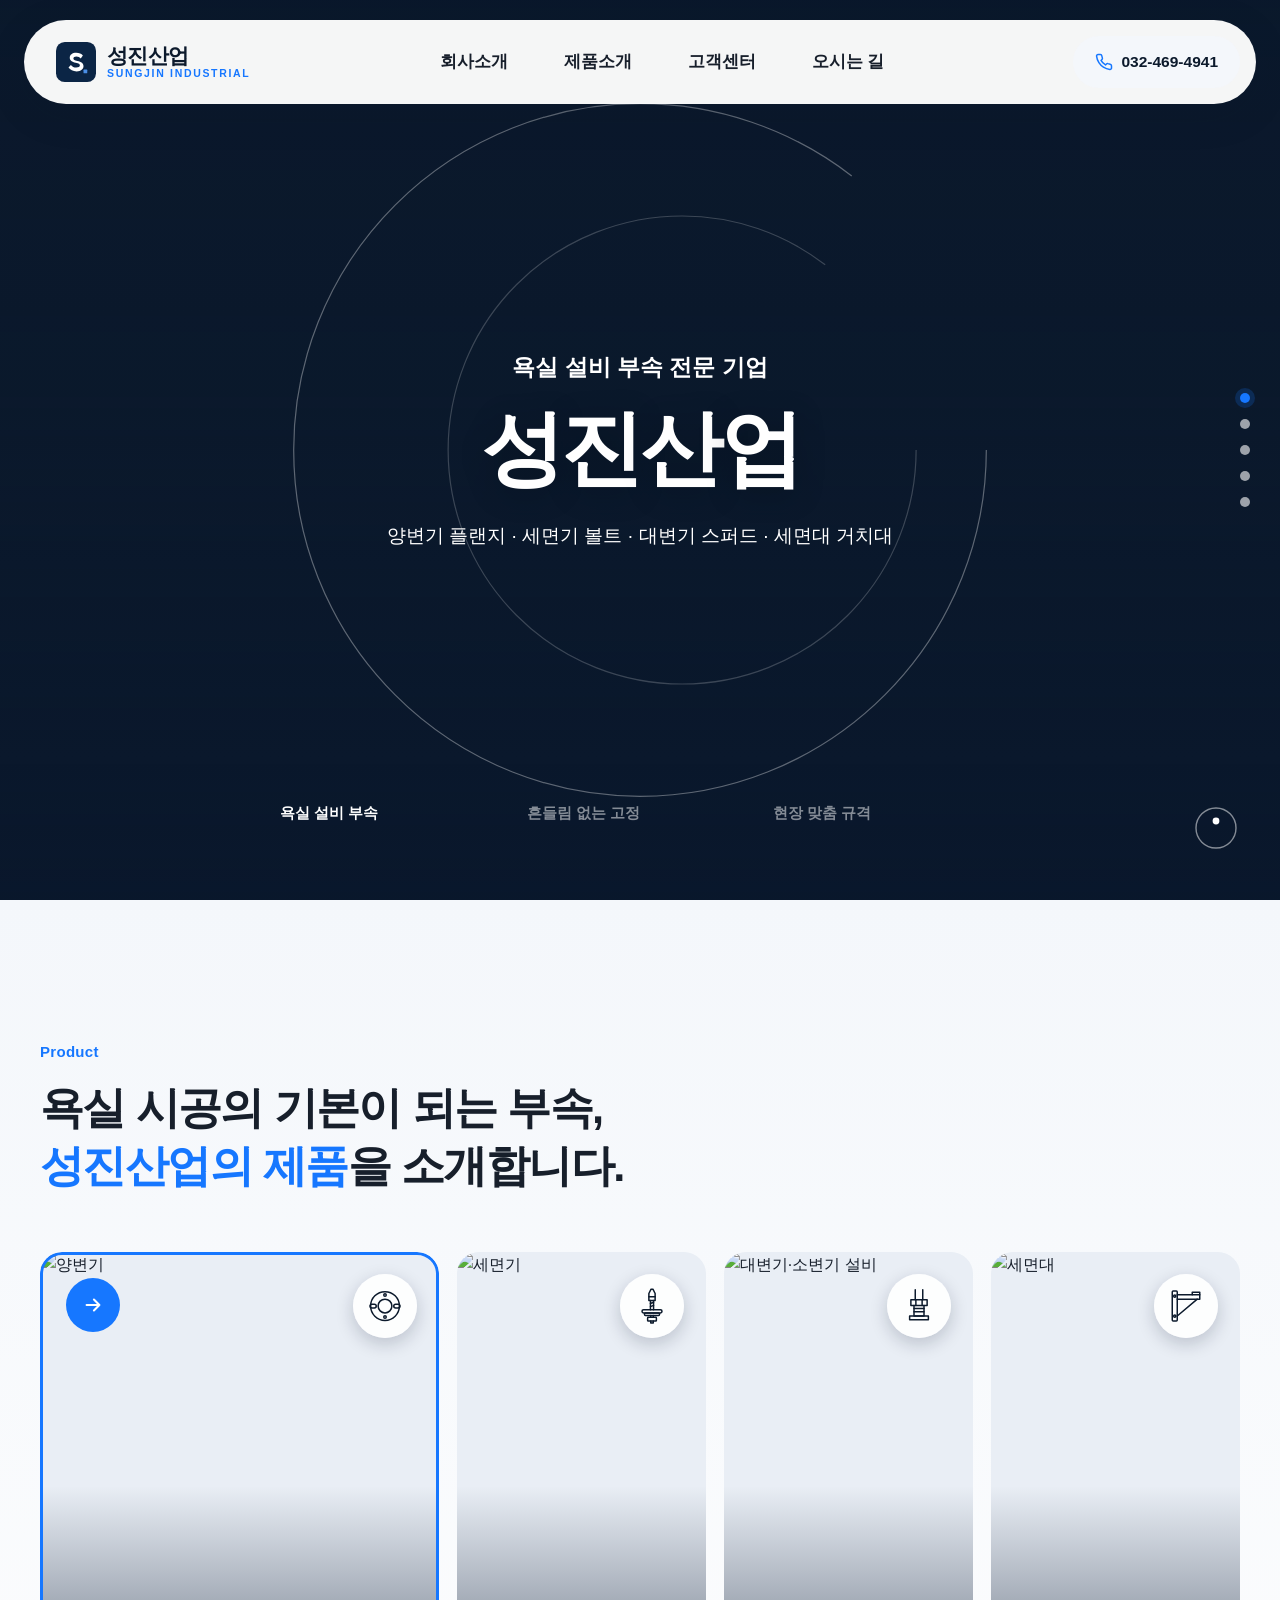
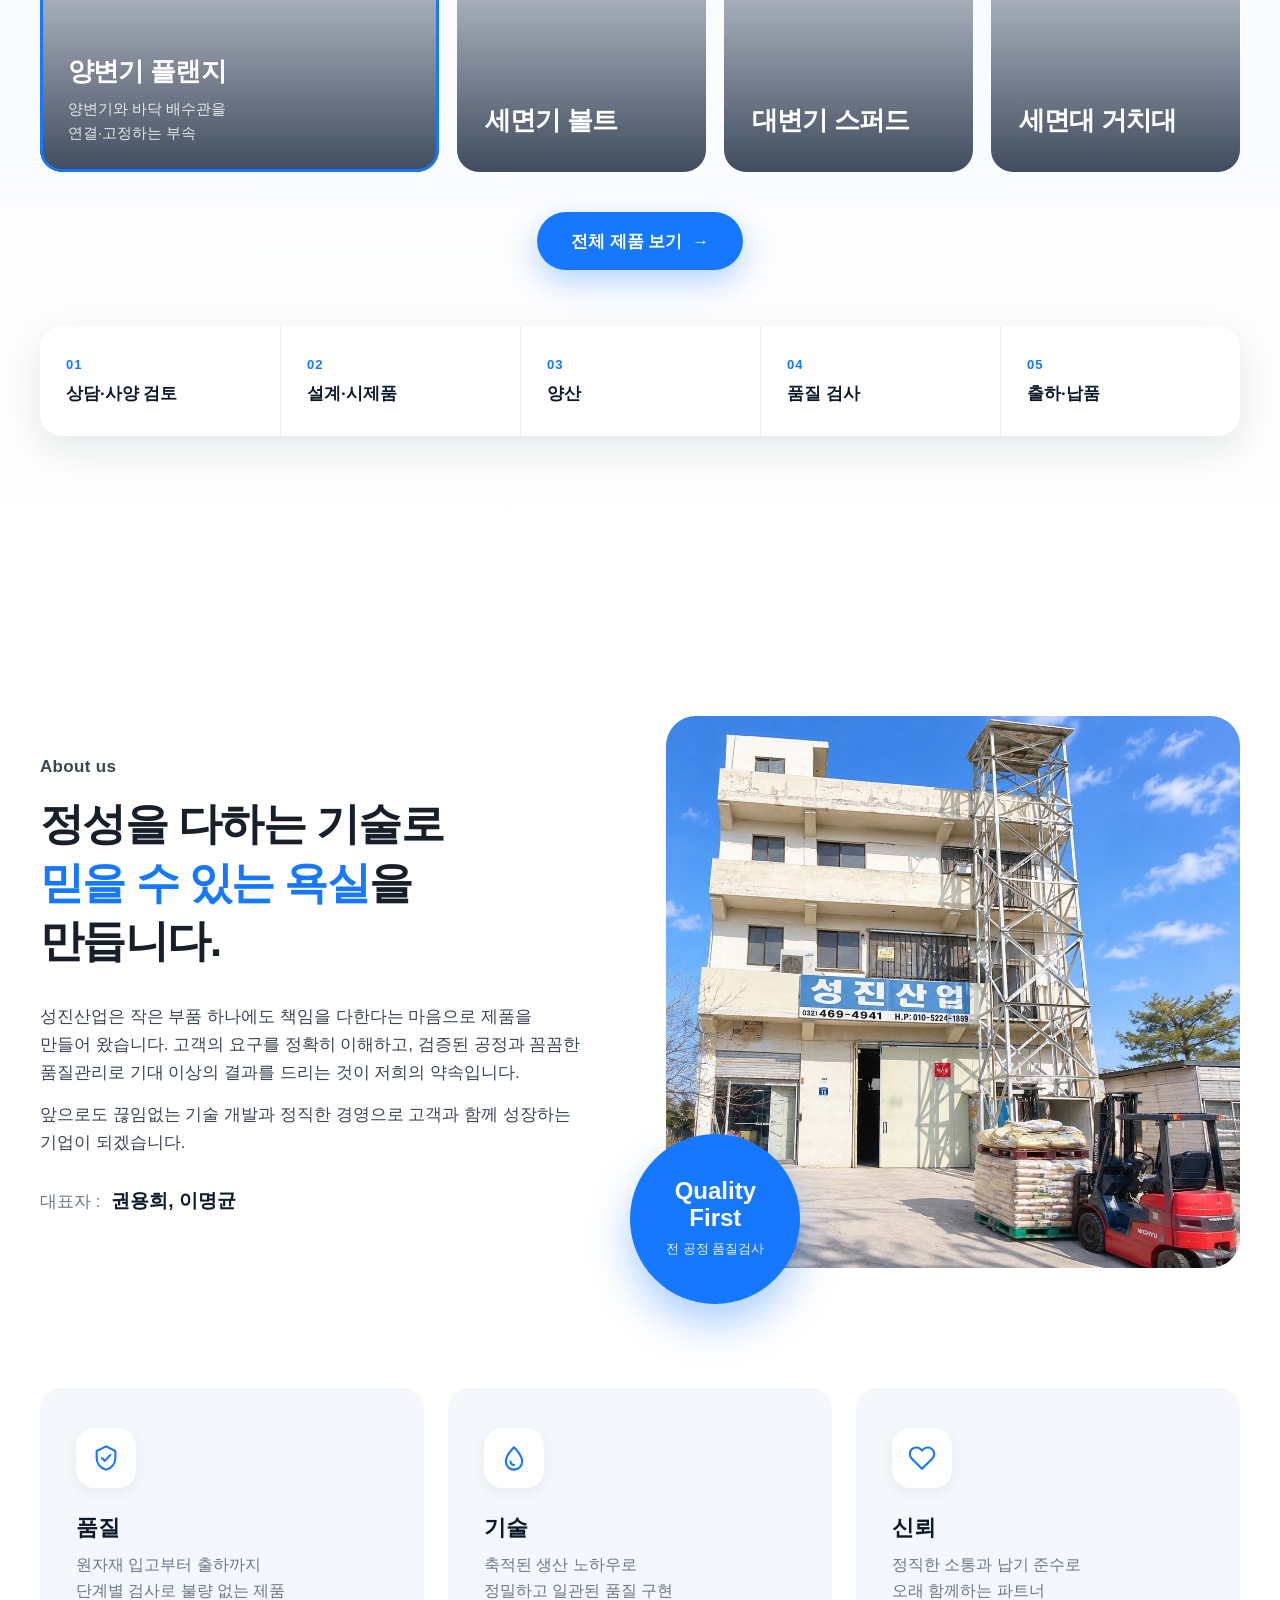
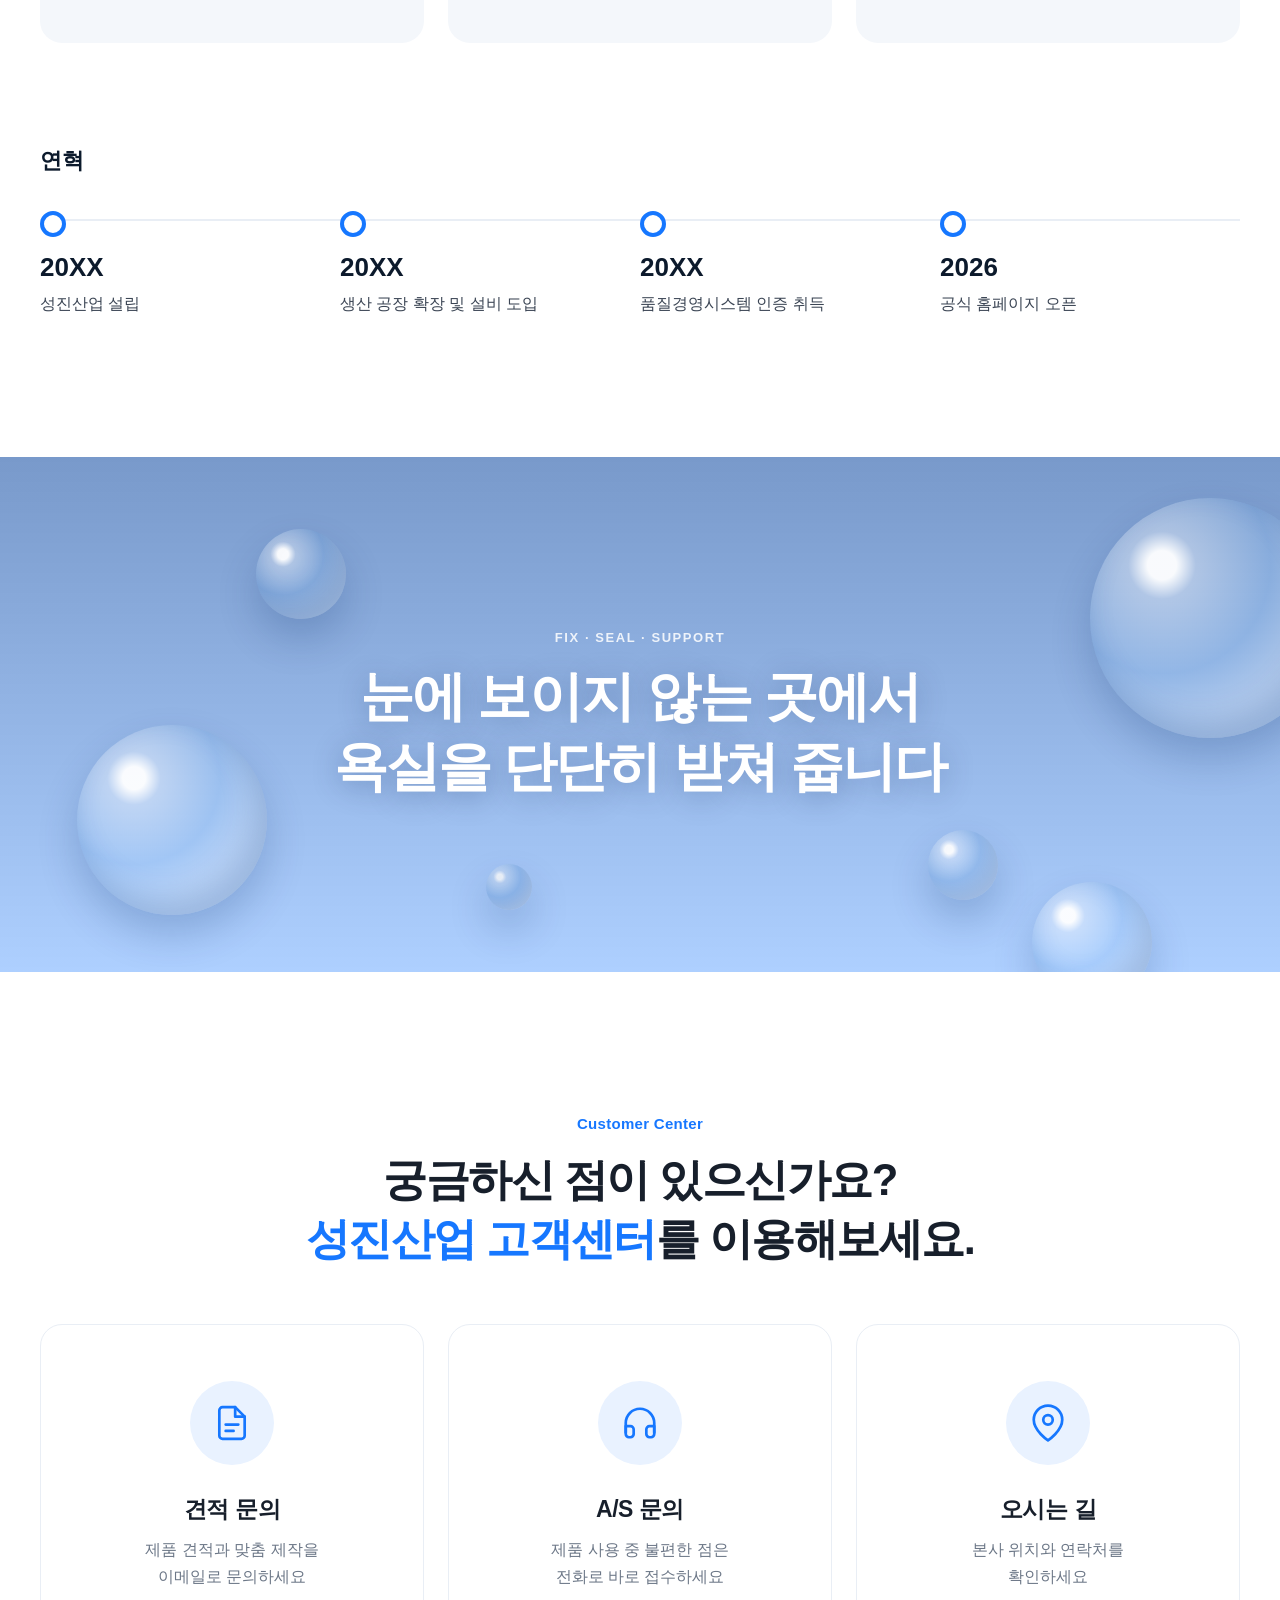
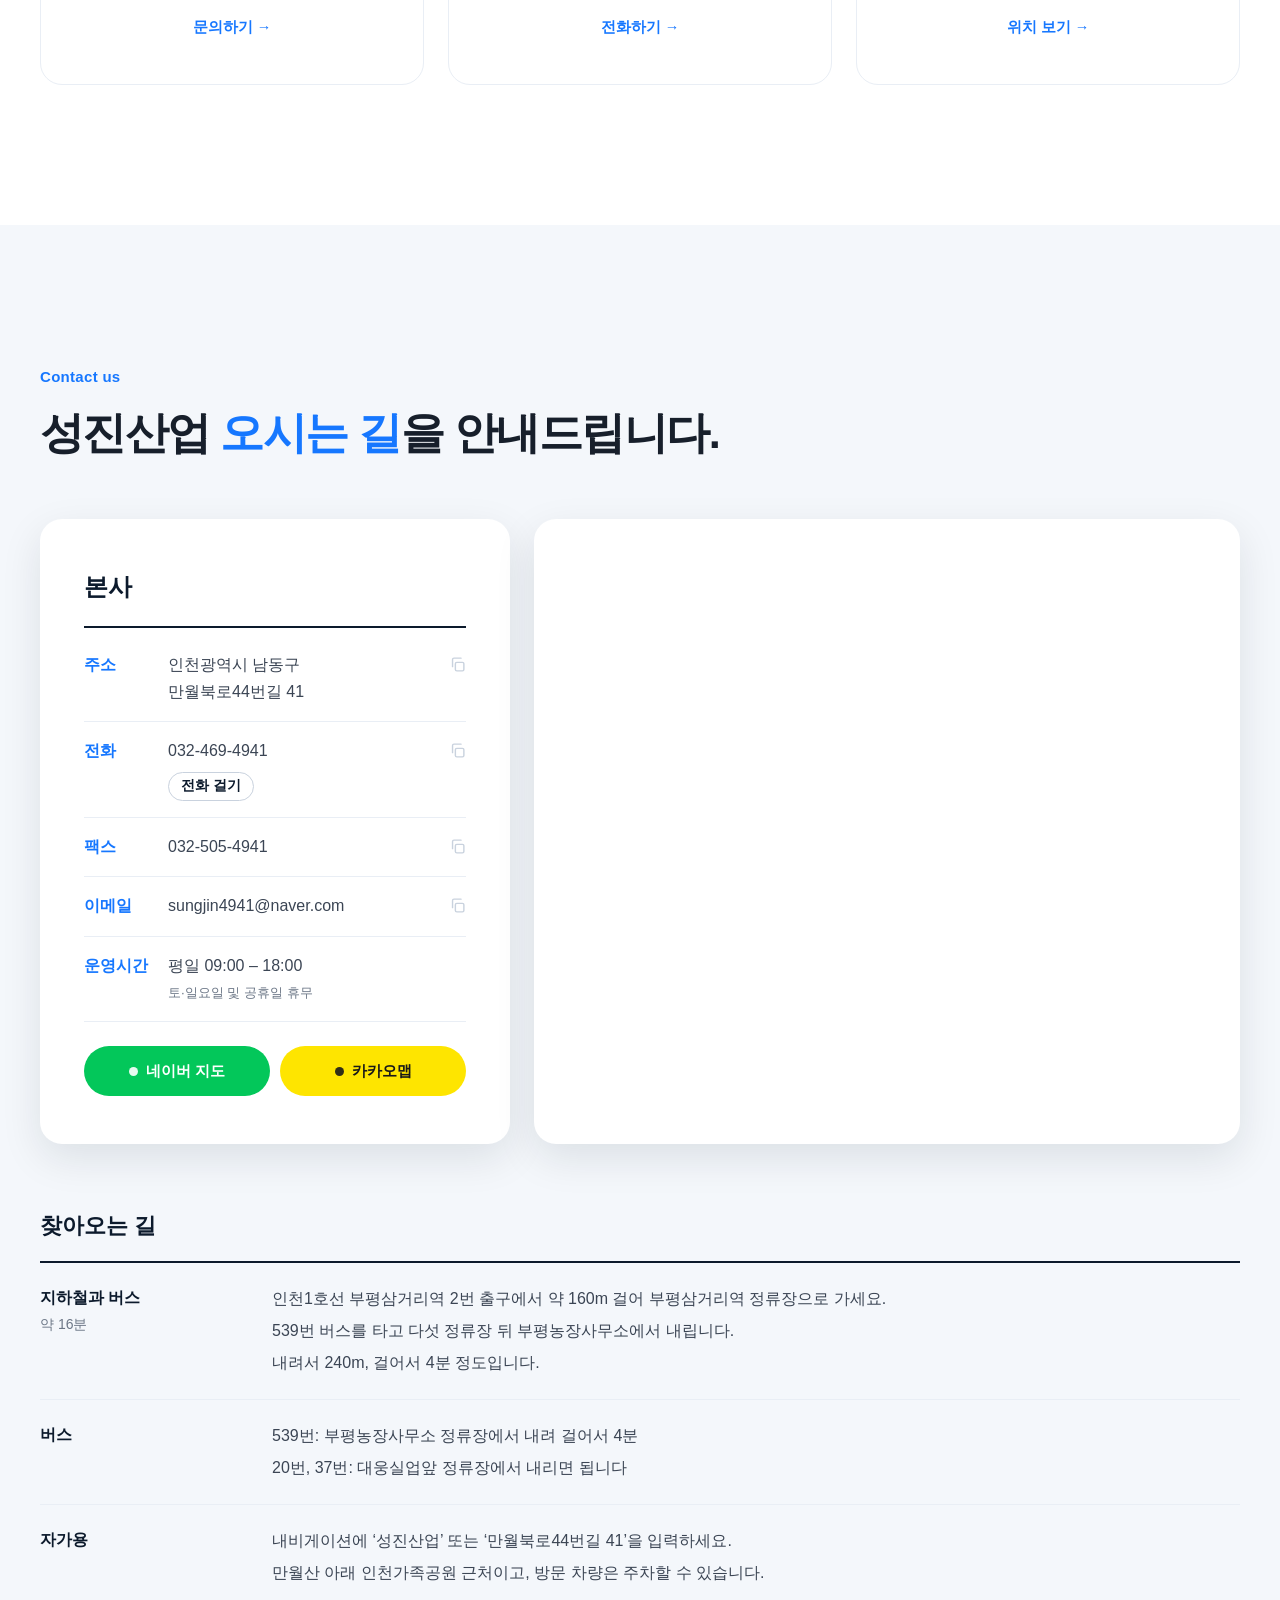
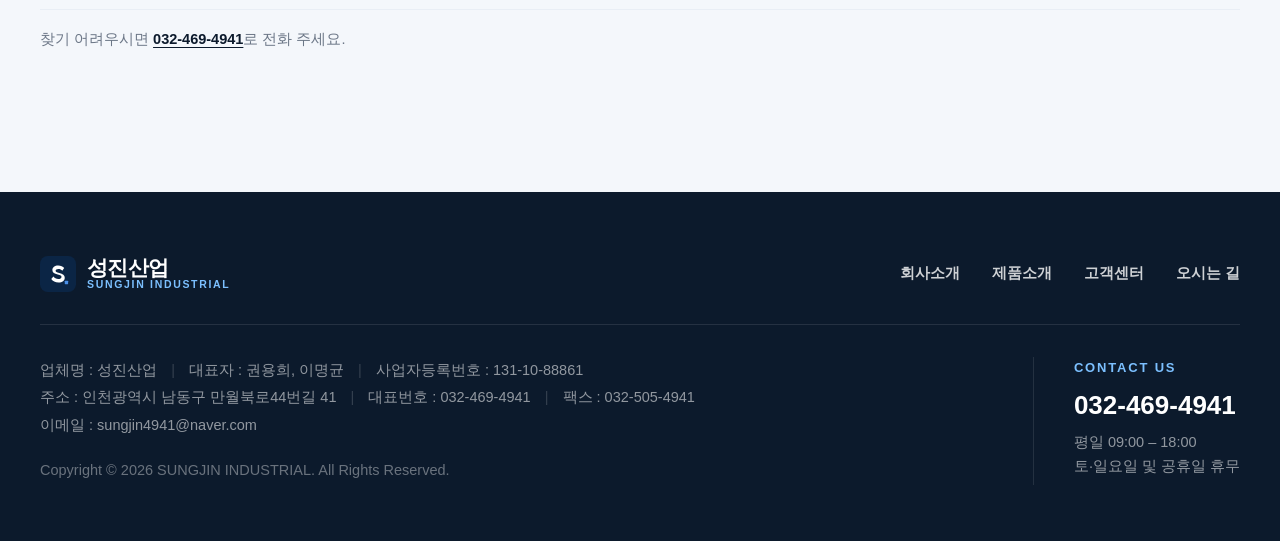
==== commit 06ca2aeb: "Basin bolt icon: anchor, washers and nut assembly Co-Authored-By: Claude Opus 5.5 <noreply@anthropic" ====
--- a/index.html
+++ b/index.html
@@ -46,7 +46,7 @@
   </script>
   <link rel="icon" href="favicon.svg" type="image/svg+xml">
   <link rel="stylesheet" href="https://cdn.jsdelivr.net/npm/pretendard@1.3.9/dist/web/static/pretendard.min.css">
-  <link rel="stylesheet" href="styles.css?v=20261122t">
+  <link rel="stylesheet" href="styles.css?v=20261124b">
   <script>
     (function () {
       var d = document.documentElement;
@@ -67,7 +67,7 @@
   <!-- 제품 그림 -->
   <svg width="0" height="0" style="position:absolute" aria-hidden="true">
     <symbol id="i-flange" viewBox="0 0 64 64"><circle cx="32" cy="32" r="23"/><circle cx="32" cy="32" r="11"/><rect x="8" y="29" width="10" height="6" rx="3"/><rect x="46" y="29" width="10" height="6" rx="3"/><circle cx="32" cy="14.5" r="2"/><circle cx="32" cy="49.5" r="2"/></symbol>
-    <symbol id="i-bolt" viewBox="0 0 64 64"><rect x="21" y="6" width="22" height="10" rx="2"/><path d="M28.5 6v10M35.5 6v10"/><path d="M28 16v42h8V16"/><path d="M28 22l8-2.5M28 27l8-2.5M28 32l8-2.5M28 37l8-2.5"/><rect x="21" y="42" width="22" height="3" rx="1.5"/><rect x="23" y="45" width="18" height="8" rx="1.5"/></symbol>
+    <symbol id="i-bolt" viewBox="0 0 64 64"><path d="M27 23V12l3.5-7h3l3.5 7v11z"/><path d="M27 17h10"/><path d="M29.5 23v15M34.5 23v15"/><path d="M29.5 28l5-2M29.5 33l5-2"/><rect x="16" y="38" width="32" height="5" rx="2.5"/><rect x="20" y="43" width="24" height="4" rx="1.5"/><path d="M30 47v3M34 47v3"/><rect x="25" y="50" width="14" height="6" rx="1"/><path d="M30 56v3h4v-3"/></symbol>
     <symbol id="i-spud" viewBox="0 0 64 64"><path d="M26 6v16M38 6v16"/><path d="M19 22h26v9H19z"/><path d="M27 22v9M37 22v9"/><path d="M24 31v17h16V31"/><path d="M24 36h16M24 41h16"/><path d="M17 48h30v6H17z"/></symbol>
     <symbol id="i-bracket" viewBox="0 0 64 64"><rect x="10" y="8" width="8" height="48" rx="1.5"/><path d="M18 14h36v7H18"/><path d="M18 48L50 21"/><circle cx="14" cy="16" r="1.8"/><circle cx="14" cy="48" r="1.8"/><path d="M42 14v-4h12v4"/></symbol>
   </svg>
@@ -401,6 +401,6 @@
     <svg viewBox="0 0 24 24"><path d="M18 15l-6-6-6 6"/></svg>
   </a>
 
-  <script src="script.js?v=20261122t"></script>
+  <script src="script.js?v=20261124a"></script>
 </body>
 </html>
--- a/styles.css
+++ b/styles.css
@@ -410,7 +410,9 @@
 a.item { color: inherit; }
 .item-img { position: relative; }
 .item-3d { position: absolute; top: 14px; left: 14px; height: 28px; padding: 0 12px; border-radius: 999px; background: var(--navy); color: var(--white); font-size: 12.5px; font-weight: 800; letter-spacing: .06em; display: inline-flex; align-items: center; }
+.item-img img { position: absolute; inset: 0; }
 .item-img img.contain { object-fit: contain; padding: 8%; }
+.item-img img.photo { object-fit: contain; }
 
 /* ===== 제품 상세 페이지 ===== */
 .pd { padding: 150px 0 120px; }
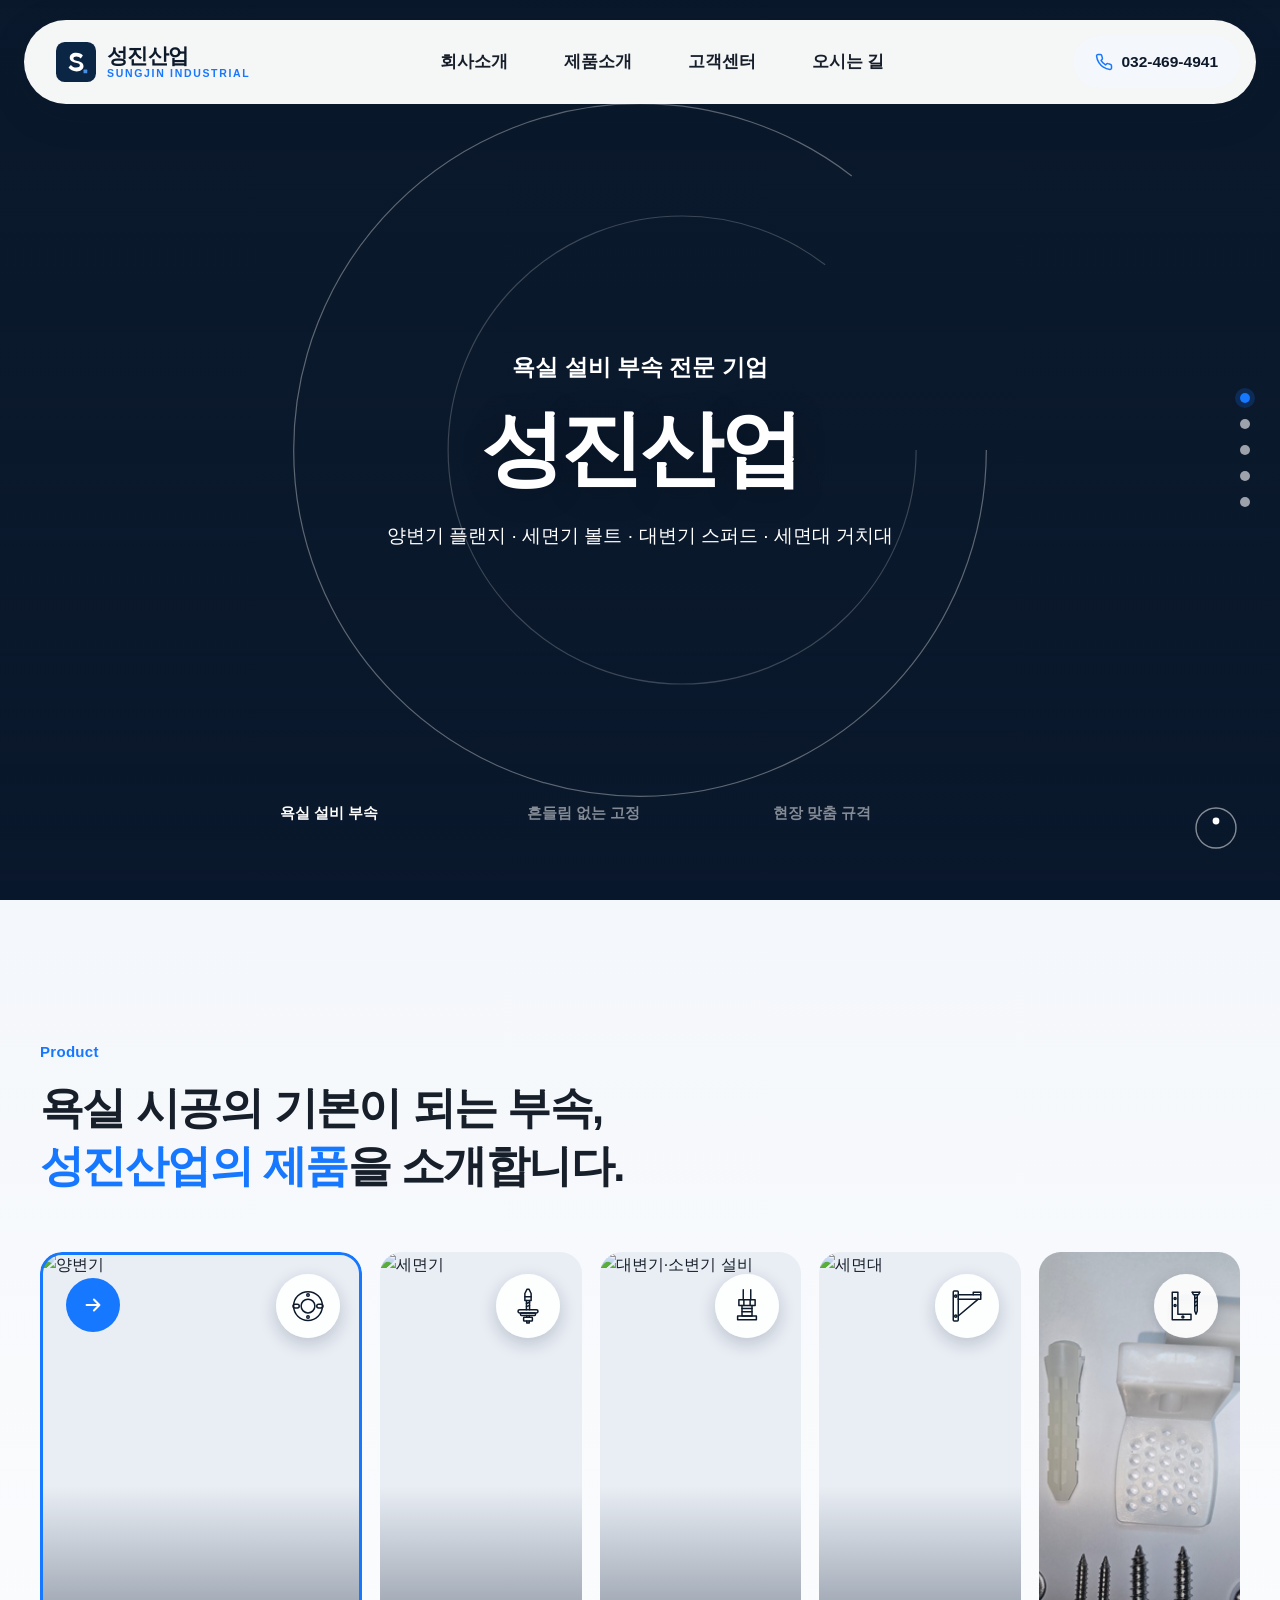
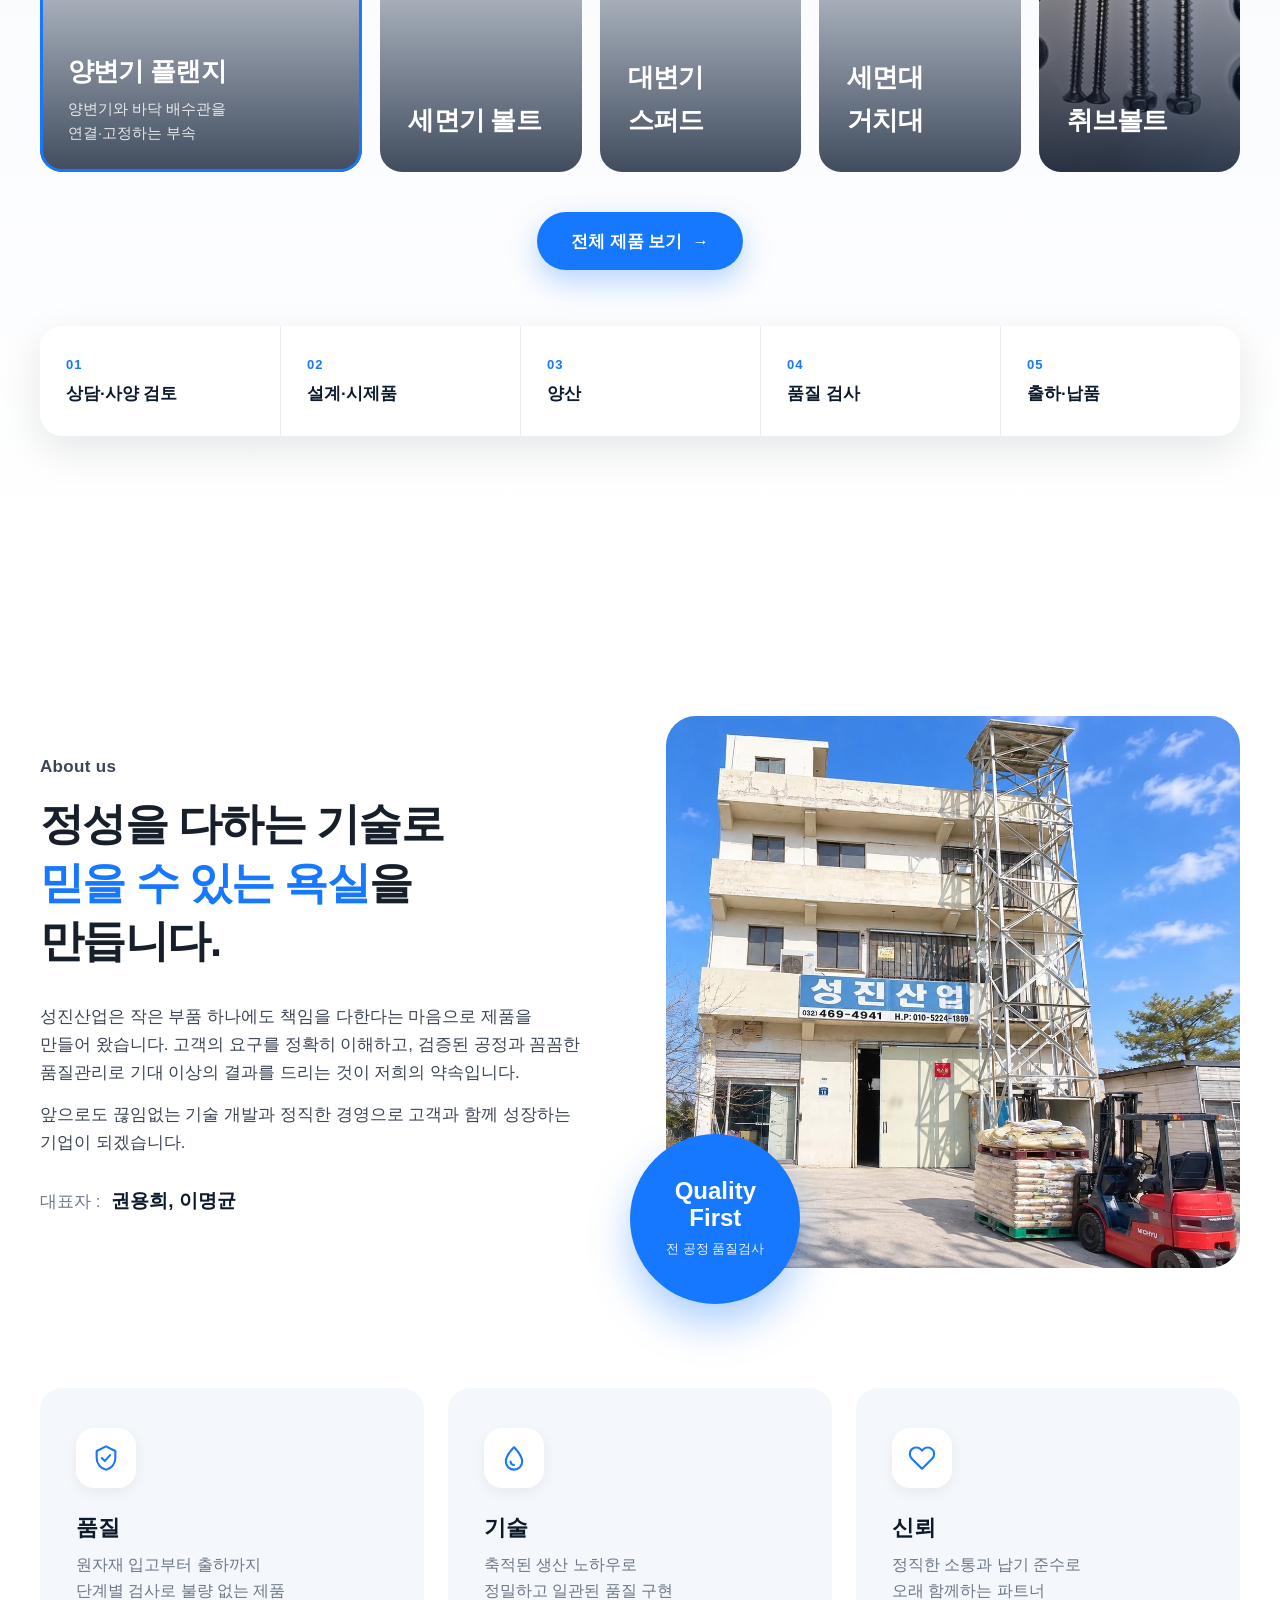
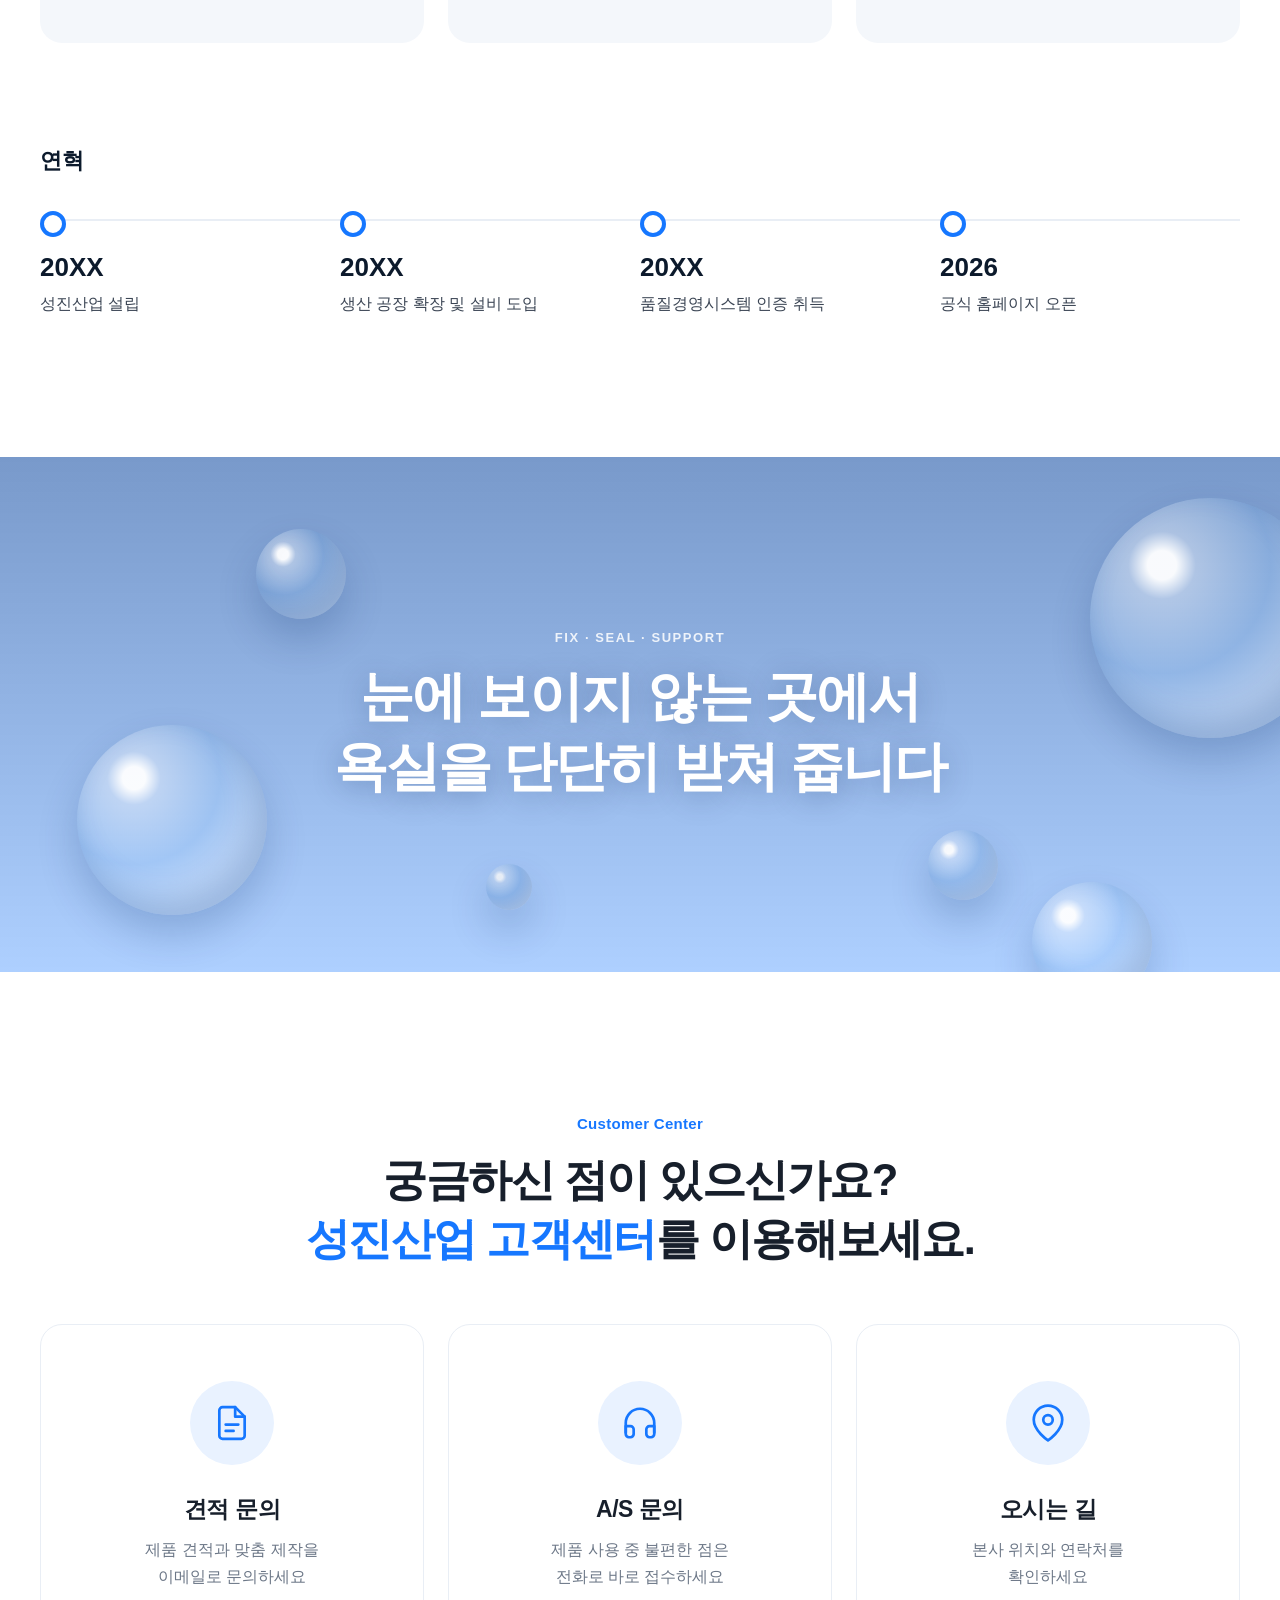
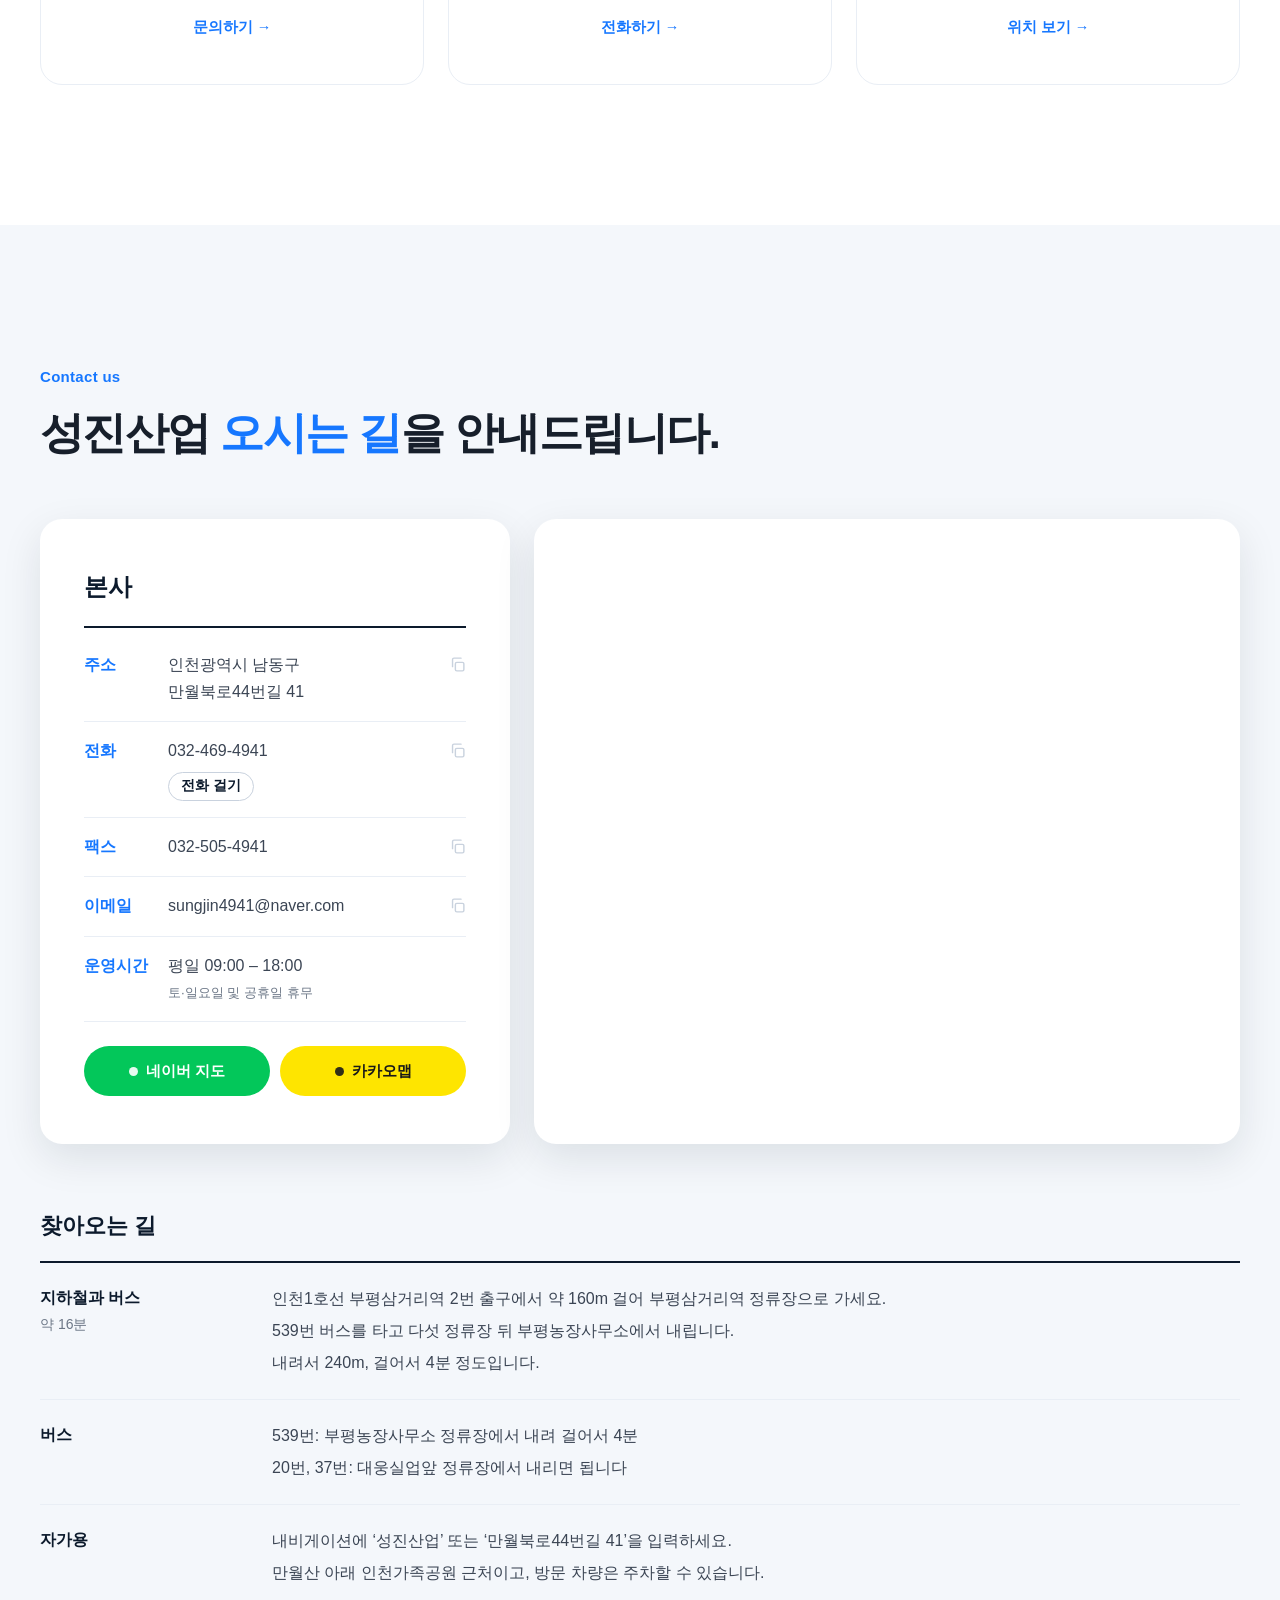
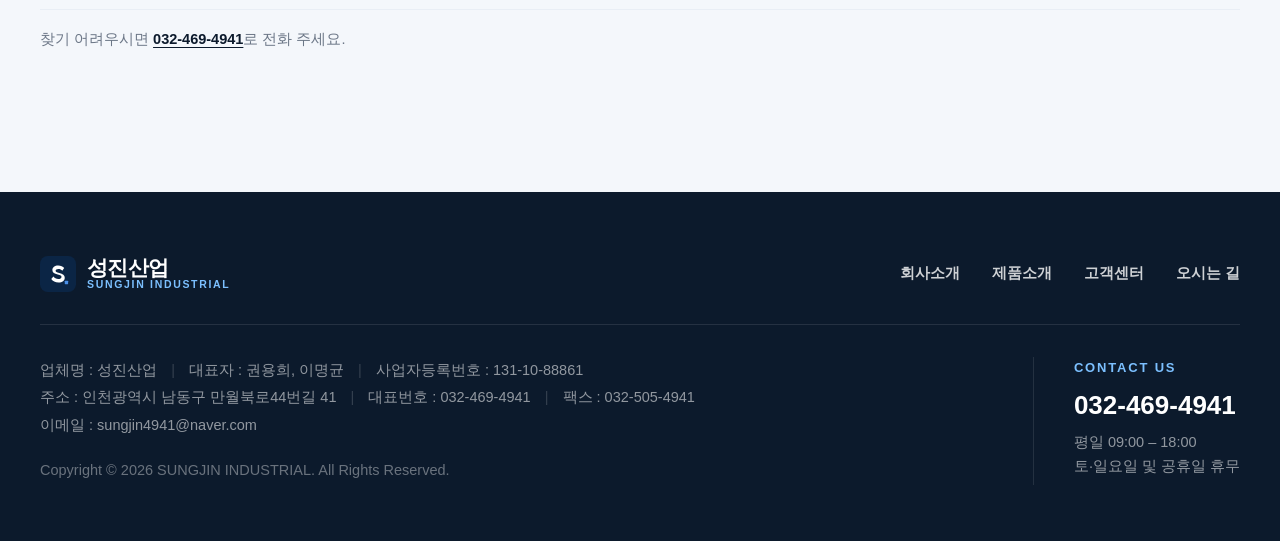
==== commit 0ad6a6c7: "Main page: add mounting bolt tile Co-Authored-By: Claude Opus 5.5 <noreply@anthropic.com>" ====
--- a/index.html
+++ b/index.html
@@ -46,7 +46,7 @@
   </script>
   <link rel="icon" href="favicon.svg" type="image/svg+xml">
   <link rel="stylesheet" href="https://cdn.jsdelivr.net/npm/pretendard@1.3.9/dist/web/static/pretendard.min.css">
-  <link rel="stylesheet" href="styles.css?v=20261124b">
+  <link rel="stylesheet" href="styles.css?v=20261124d">
   <script>
     (function () {
       var d = document.documentElement;
@@ -70,6 +70,7 @@
     <symbol id="i-bolt" viewBox="0 0 64 64"><path d="M27 23V12l3.5-7h3l3.5 7v11z"/><path d="M27 17h10"/><path d="M29.5 23v15M34.5 23v15"/><path d="M29.5 28l5-2M29.5 33l5-2"/><rect x="16" y="38" width="32" height="5" rx="2.5"/><rect x="20" y="43" width="24" height="4" rx="1.5"/><path d="M30 47v3M34 47v3"/><rect x="25" y="50" width="14" height="6" rx="1"/><path d="M30 56v3h4v-3"/></symbol>
     <symbol id="i-spud" viewBox="0 0 64 64"><path d="M26 6v16M38 6v16"/><path d="M19 22h26v9H19z"/><path d="M27 22v9M37 22v9"/><path d="M24 31v17h16V31"/><path d="M24 36h16M24 41h16"/><path d="M17 48h30v6H17z"/></symbol>
     <symbol id="i-bracket" viewBox="0 0 64 64"><rect x="10" y="8" width="8" height="48" rx="1.5"/><path d="M18 14h36v7H18"/><path d="M18 48L50 21"/><circle cx="14" cy="16" r="1.8"/><circle cx="14" cy="48" r="1.8"/><path d="M42 14v-4h12v4"/></symbol>
+    <symbol id="i-mount" viewBox="0 0 64 64"><path d="M10 10h9v35h21v9H10z"/><circle cx="14.5" cy="20" r="1.6"/><circle cx="14.5" cy="31" r="1.6"/><circle cx="27" cy="49.5" r="1.6"/><path d="M42 10h12"/><path d="M42 10l2 4h8l2-4"/><path d="M46 14v26l2 5 2-5V14"/><path d="M46 20l4-1.5M46 26l4-1.5M46 32l4-1.5"/></symbol>
   </svg>
 
   <!-- ===== 상단 메뉴 (떠있는 둥근 바) ===== -->
@@ -205,6 +206,15 @@
               <p>세면대 무게를 받쳐<br>안정적으로 지지</p>
             </div>
           </a>
+          <a href="products.html#mount-bolt" class="product">
+            <img src="images/pedestal-bracket.png" alt="취브볼트 반다리용 브라켓" loading="lazy">
+            <span class="p-arrow" aria-hidden="true"><svg viewBox="0 0 24 24"><path d="M5 12h14M13 6l6 6-6 6"/></svg></span>
+            <span class="p-part" aria-hidden="true"><svg><use href="#i-mount"/></svg></span>
+            <div class="p-info">
+              <h3>취브볼트</h3>
+              <p>반다리를 벽에<br>단단히 고정하는 세트</p>
+            </div>
+          </a>
         </div>
         <div class="more-row reveal">
           <a href="products.html" class="btn-blue">전체 제품 보기 <span aria-hidden="true">→</span></a>
--- a/styles.css
+++ b/styles.css
@@ -186,11 +186,12 @@
 
 /* ===== 제품소개 ===== */
 .products { background: linear-gradient(180deg, var(--gray-50) 0%, var(--white) 100%); }
-.product-list { display: grid; grid-template-columns: 1.6fr 1fr 1fr 1fr; gap: 18px; height: 520px; transition: grid-template-columns .6s var(--ease); }
-.product-list:has(.product:nth-child(1):hover) { grid-template-columns: 1.6fr 1fr 1fr 1fr; }
-.product-list:has(.product:nth-child(2):hover) { grid-template-columns: 1fr 1.6fr 1fr 1fr; }
-.product-list:has(.product:nth-child(3):hover) { grid-template-columns: 1fr 1fr 1.6fr 1fr; }
-.product-list:has(.product:nth-child(4):hover) { grid-template-columns: 1fr 1fr 1fr 1.6fr; }
+.product-list { display: grid; grid-template-columns: 1.6fr 1fr 1fr 1fr 1fr; gap: 18px; height: 520px; transition: grid-template-columns .6s var(--ease); }
+.product-list:has(.product:nth-child(1):hover) { grid-template-columns: 1.6fr 1fr 1fr 1fr 1fr; }
+.product-list:has(.product:nth-child(2):hover) { grid-template-columns: 1fr 1.6fr 1fr 1fr 1fr; }
+.product-list:has(.product:nth-child(3):hover) { grid-template-columns: 1fr 1fr 1.6fr 1fr 1fr; }
+.product-list:has(.product:nth-child(4):hover) { grid-template-columns: 1fr 1fr 1fr 1.6fr 1fr; }
+.product-list:has(.product:nth-child(5):hover) { grid-template-columns: 1fr 1fr 1fr 1fr 1.6fr; }
 .product { position: relative; border-radius: var(--radius); overflow: hidden; background: var(--gray-100); isolation: isolate; }
 .product img { position: absolute; inset: 0; width: 100%; height: 100%; object-fit: cover; transition: transform .8s var(--ease); z-index: -2; }
 .product::after { content: ""; position: absolute; inset: 0; z-index: -1; background: linear-gradient(180deg, rgba(8,22,44,0) 45%, rgba(8,22,44,.75) 100%); }
@@ -394,6 +395,7 @@
 .item-body h3 { font-size: 20px; font-weight: 800; letter-spacing: -0.02em; margin-top: 4px; color: var(--ink); }
 .item-spec { margin-top: 14px; padding-top: 14px; border-top: 1px solid var(--gray-100); color: var(--gray-500); font-size: 15px; }
 .item-spec li + li { margin-top: 3px; }
+.item-spec:empty { display: none; }
 .item-btn { margin-top: auto; padding-top: 22px; font-weight: 700; color: var(--navy); font-size: 15px; }
 .item-btn span { display: inline-block; transition: transform .2s; }
 .item:hover .item-btn { color: var(--blue); }
@@ -502,6 +504,7 @@
   .section { padding: 100px 0; }
   .product-list, .product-list:has(.product:hover) { grid-template-columns: 1fr 1fr; height: auto; }
   .product { aspect-ratio: 4 / 3.4; }
+  .product:nth-child(odd):last-child { grid-column: 1 / -1; aspect-ratio: 8 / 3.4; }
   .product::before, .p-arrow { display: none; }
   .p-info p, .product-list:not(:hover) .product.is-on .p-info p, .product:hover .p-info p { max-height: none; }
   .steps { grid-template-columns: repeat(3, 1fr); }
@@ -549,7 +552,7 @@
   .sec-head { margin-bottom: 36px; }
   .eyebrow { font-size: 14px; }
   .product-list, .product-list:has(.product:hover) { grid-template-columns: 1fr; gap: 14px; }
-  .product { aspect-ratio: 16 / 11; }
+  .product, .product:nth-child(odd):last-child { aspect-ratio: 16 / 11; }
   .p-info { left: 22px; bottom: 20px; }
   .p-info h3 { font-size: 22px; }
   .steps { grid-template-columns: 1fr; }
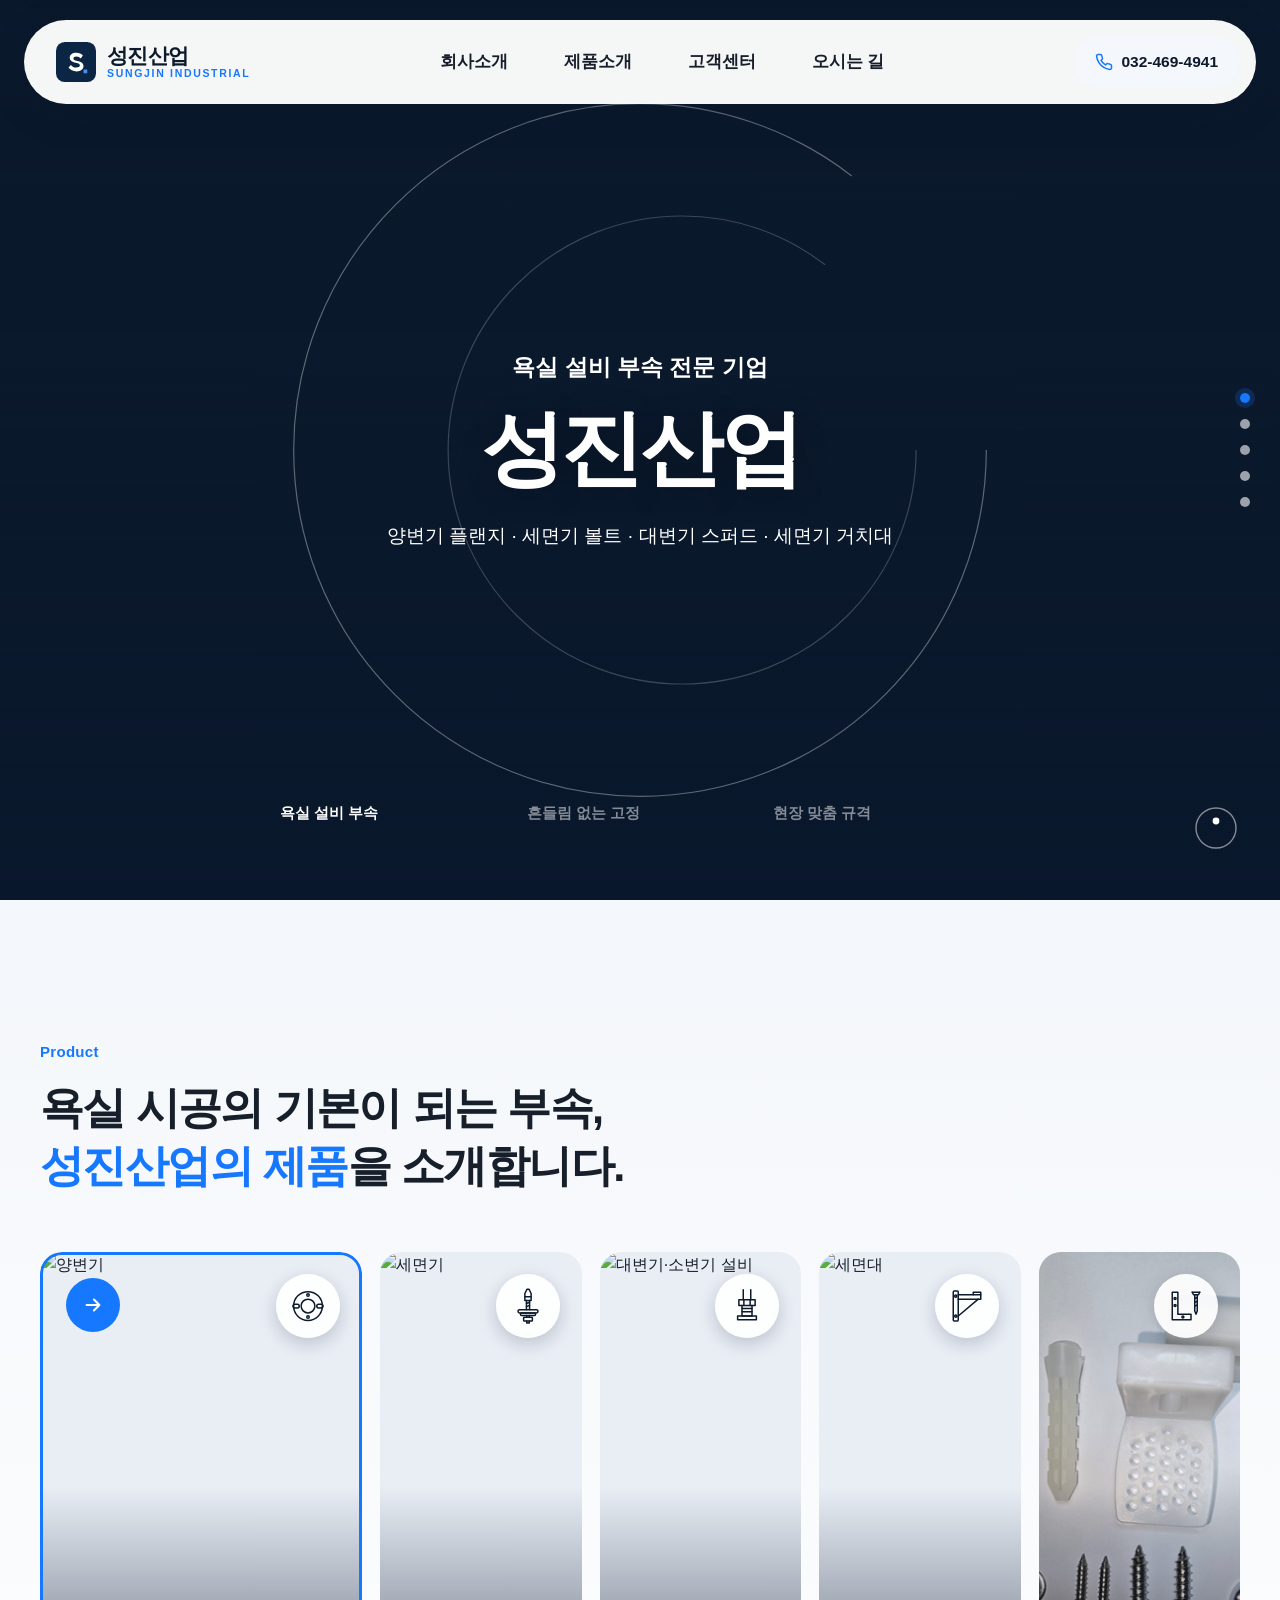
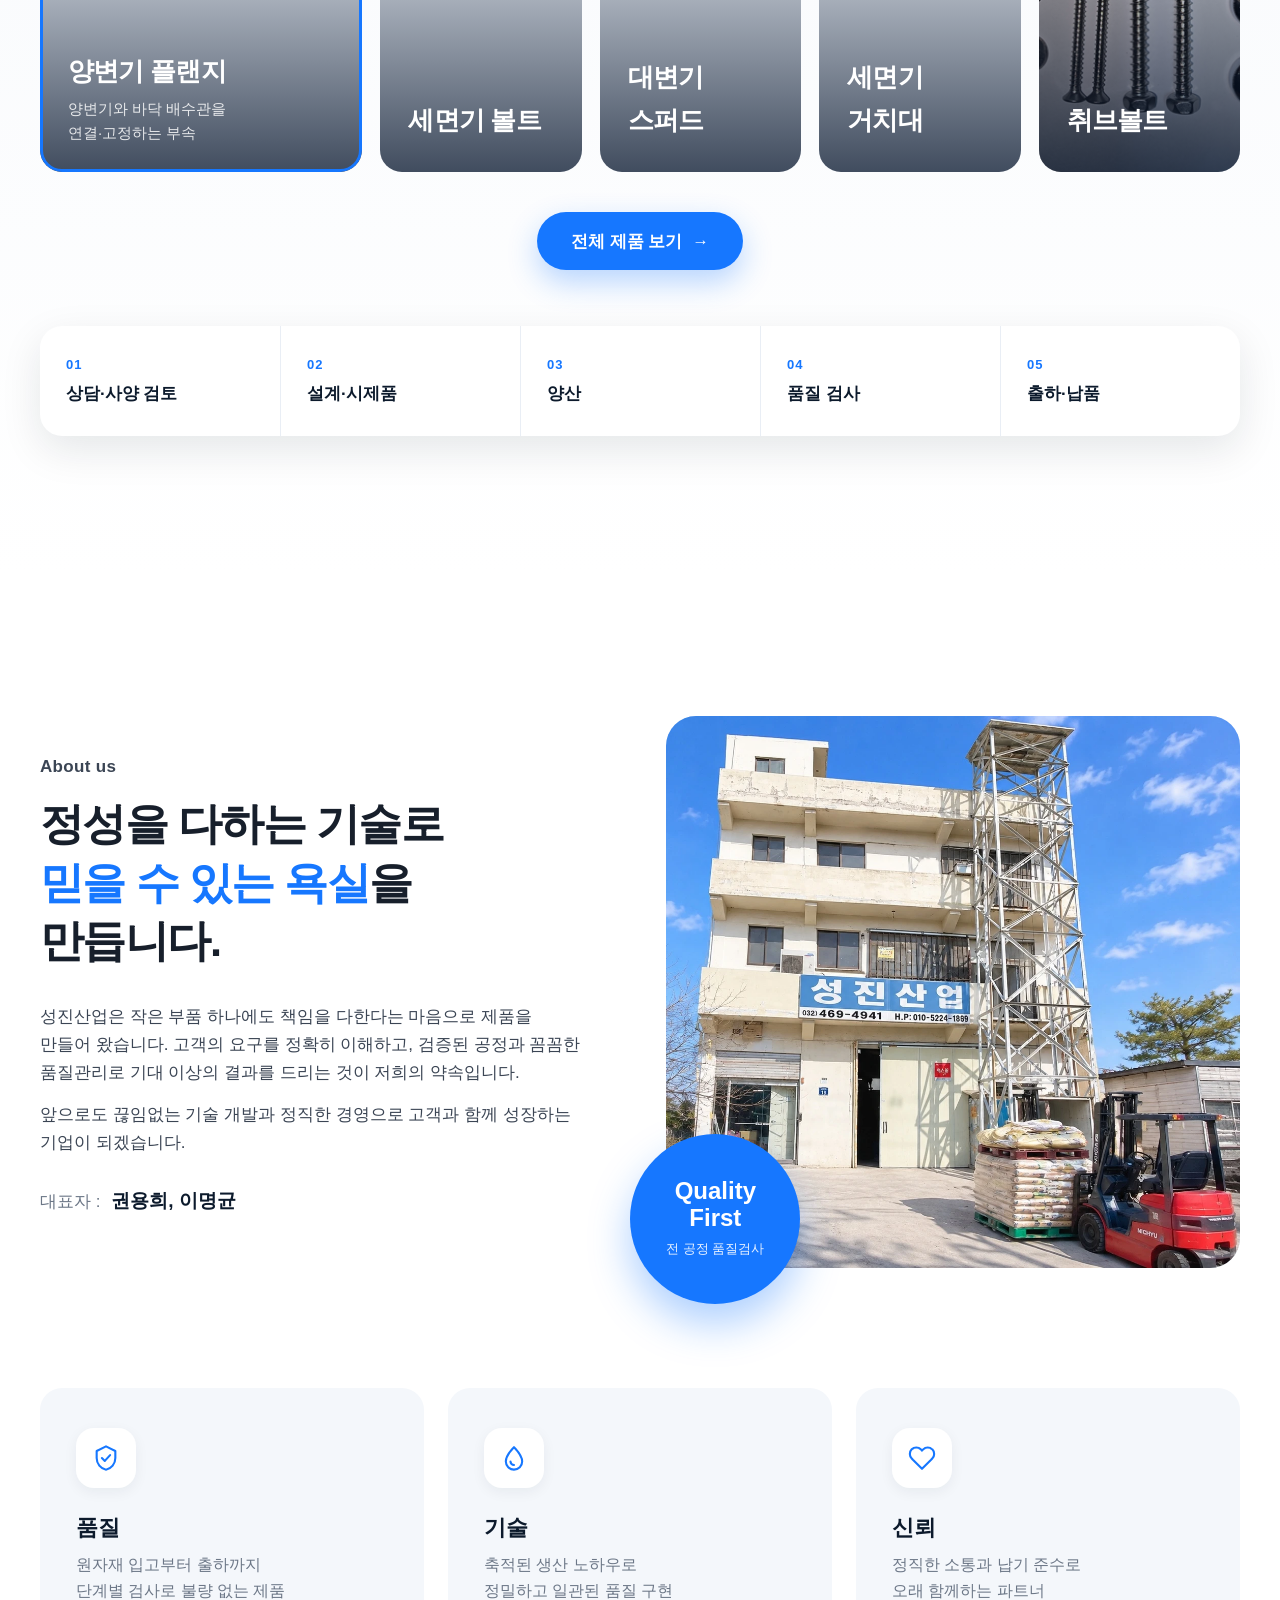
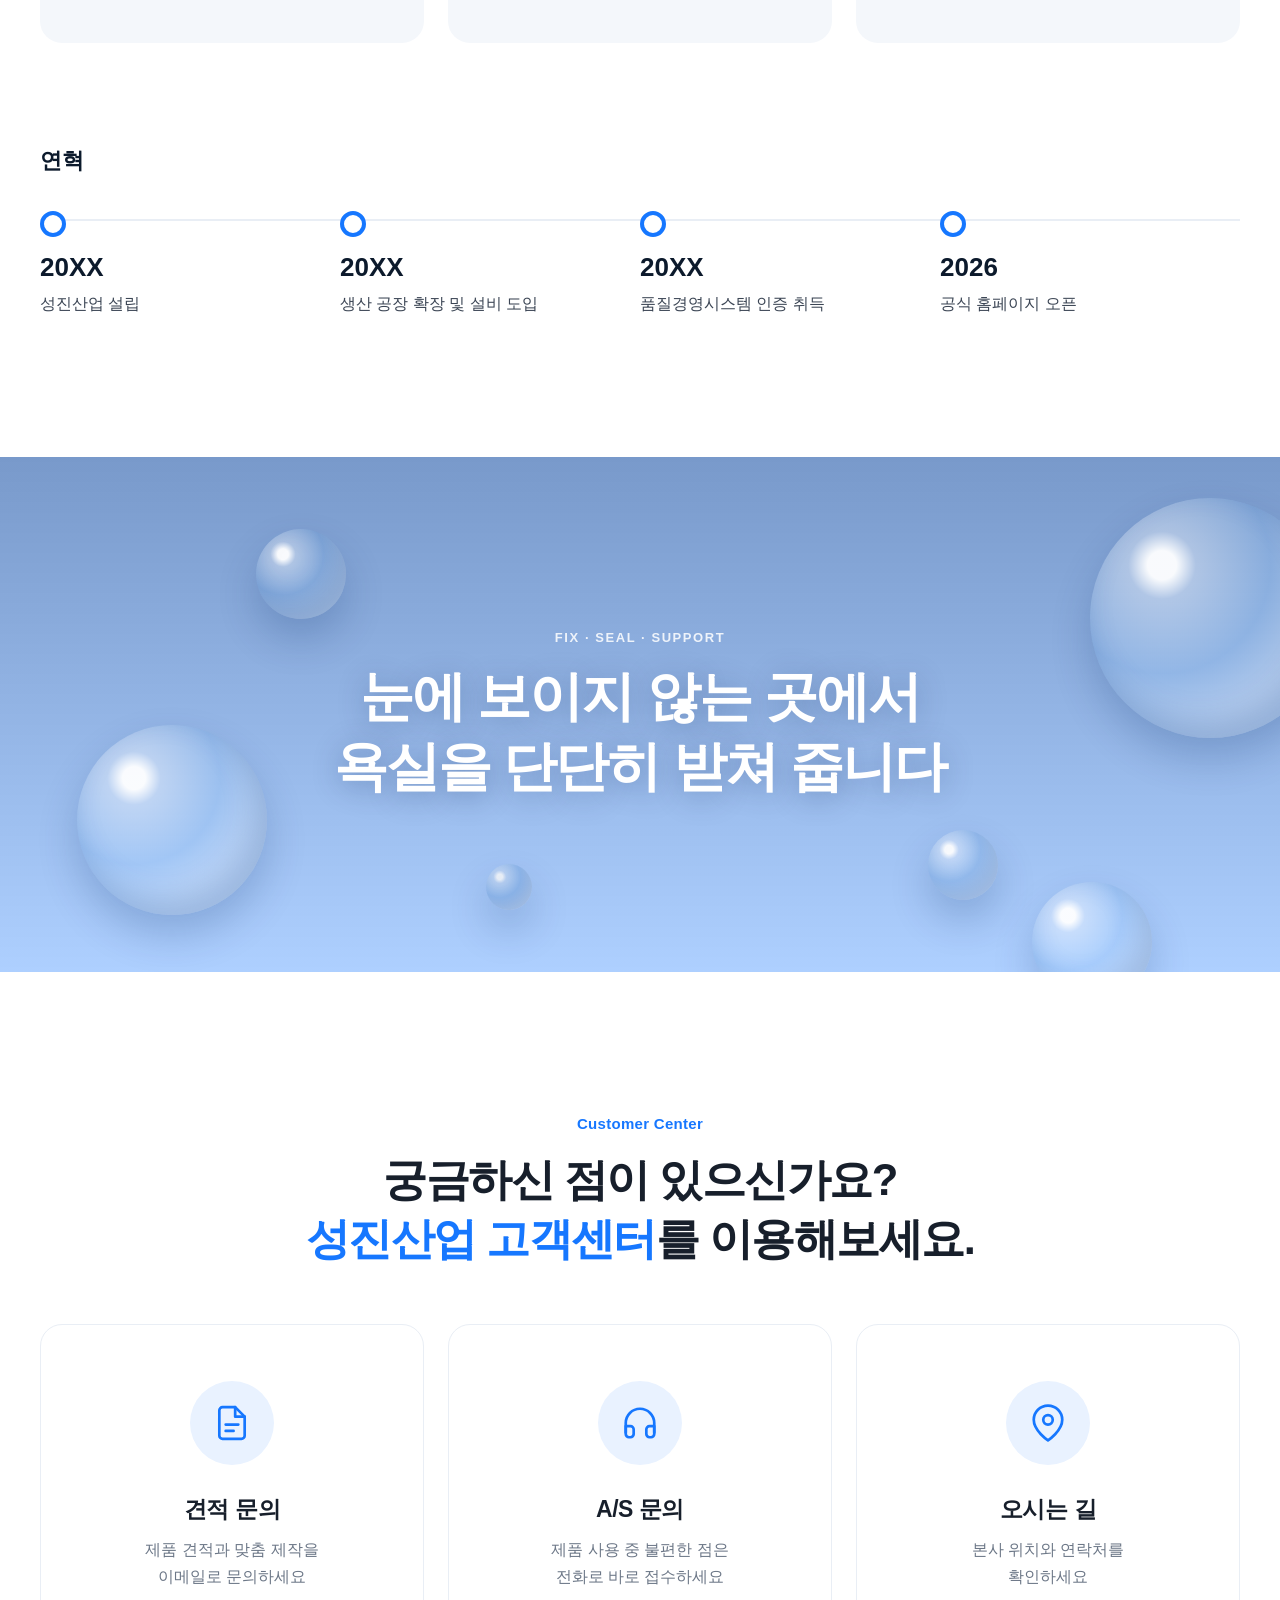
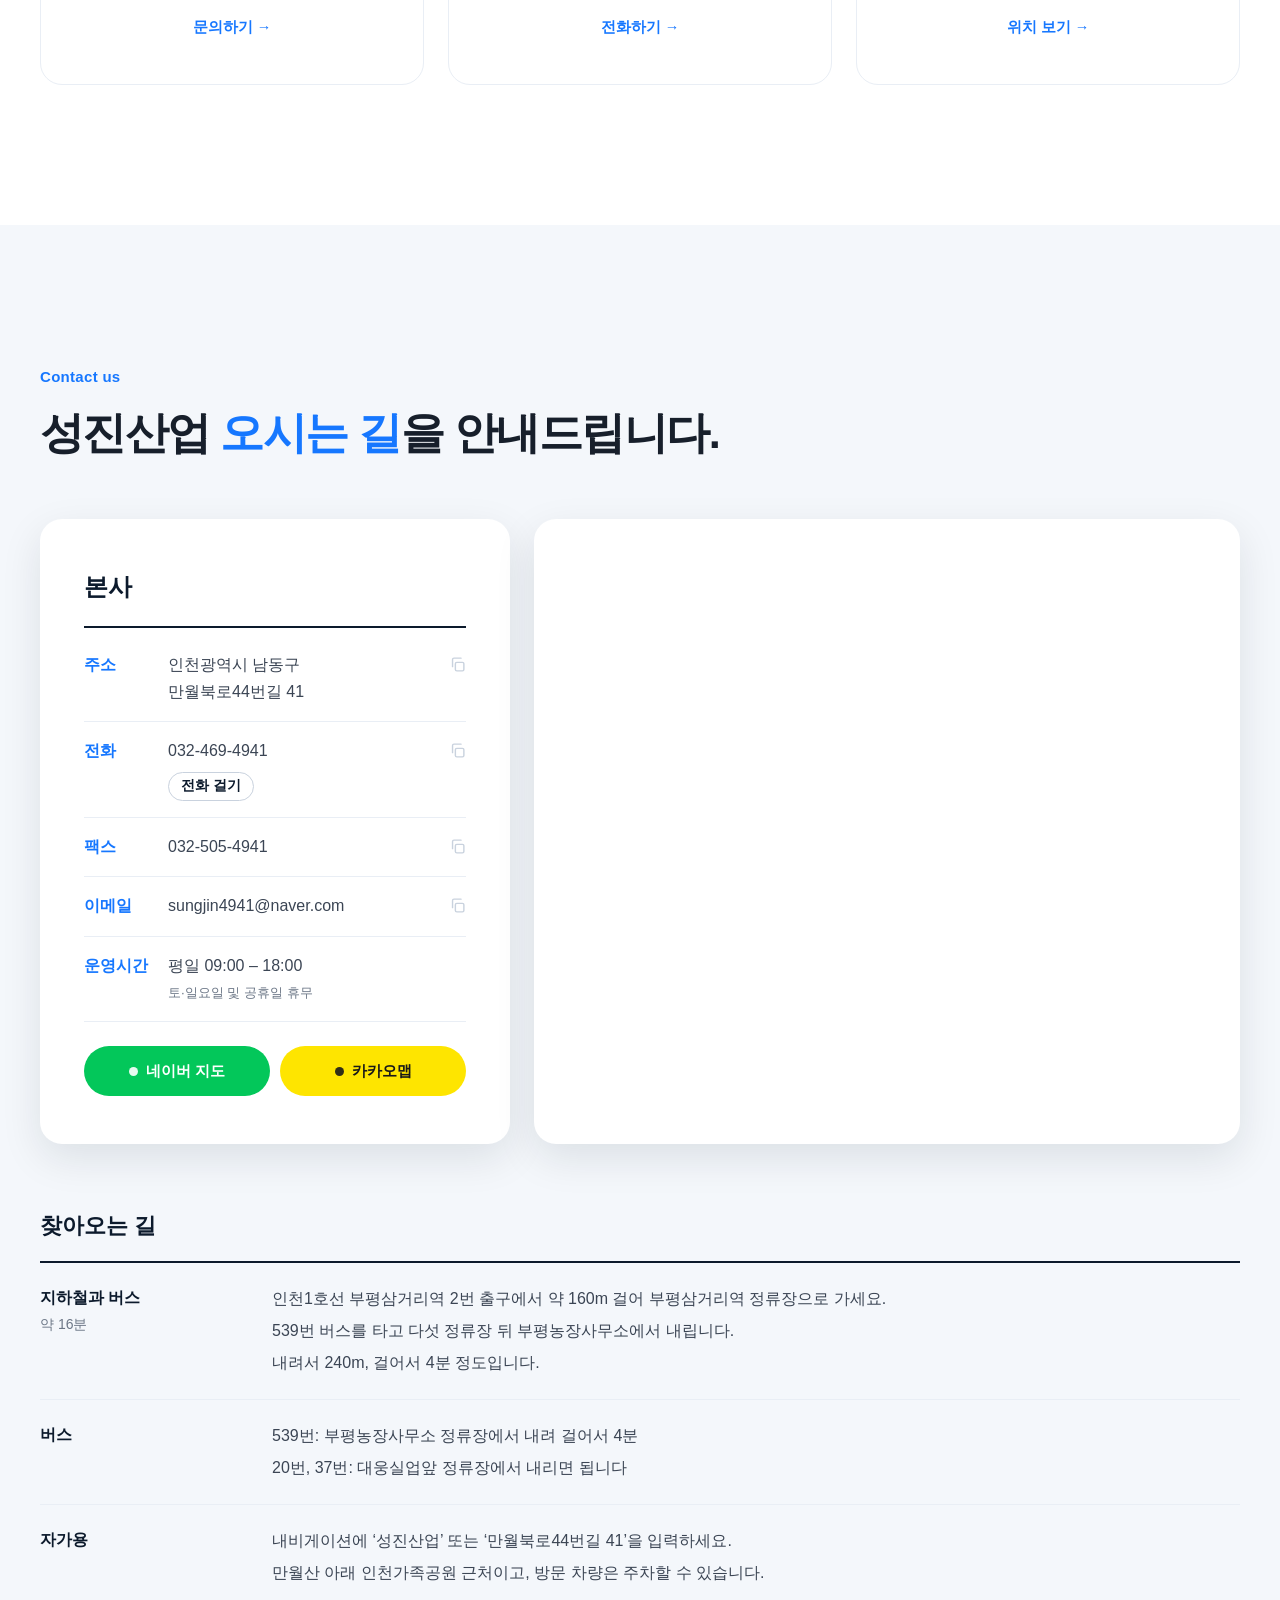
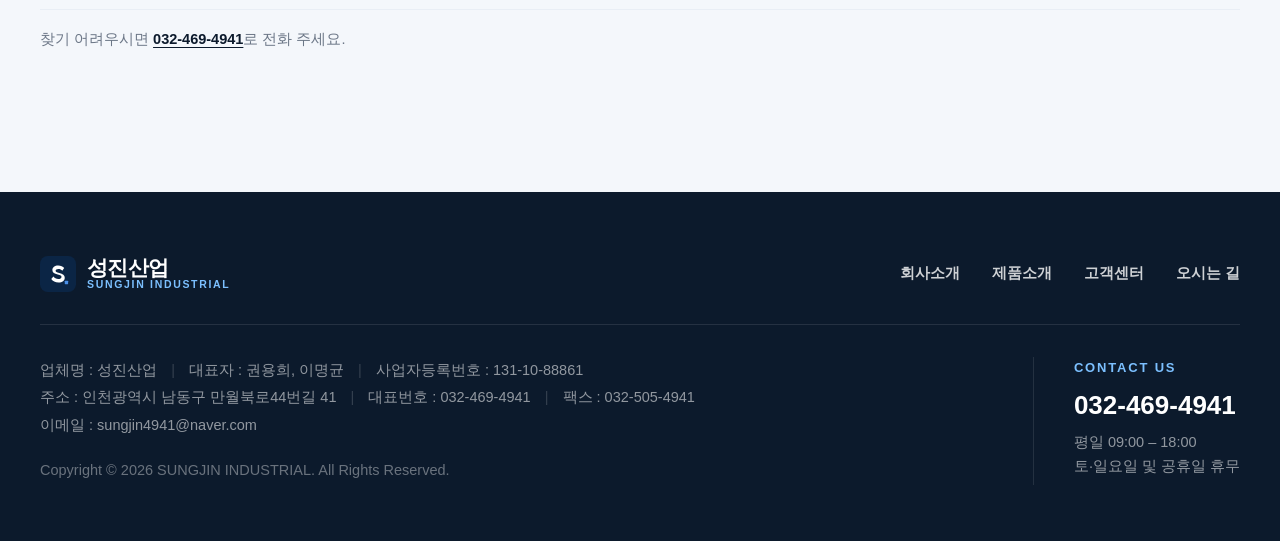
==== commit add9a694: "Rename basin bracket category to 세면기 거치대 Co-Authored-By: Claude Opus 5.5 <noreply@anthropic.com>" ====
--- a/index.html
+++ b/index.html
@@ -4,16 +4,16 @@
   <meta charset="utf-8">
   <meta name="viewport" content="width=device-width, initial-scale=1">
   <title>성진산업 | SUNGJIN INDUSTRIAL</title>
-  <meta name="description" content="성진산업 - 양변기 플랜지, 세면기 볼트, 대변기 스퍼드, 세면대 거치대 등 욕실 시공 부속 전문 기업입니다.">
+  <meta name="description" content="성진산업 - 양변기 플랜지, 세면기 볼트, 대변기 스퍼드, 세면기 거치대 등 욕실 시공 부속 전문 기업입니다.">
   <meta property="og:type" content="website">
   <meta property="og:title" content="성진산업 | SUNGJIN INDUSTRIAL">
-  <meta property="og:description" content="양변기 플랜지·세면기 볼트·대변기 스퍼드·세면대 거치대 전문">
+  <meta property="og:description" content="양변기 플랜지·세면기 볼트·대변기 스퍼드·세면기 거치대 전문">
   <meta property="og:url" content="https://sungjinkorea.com/">
   <meta property="og:image" content="https://sungjinkorea.com/images/offset-flange.png">
   <meta property="og:site_name" content="성진산업">
   <meta property="og:locale" content="ko_KR">
   <meta name="twitter:card" content="summary_large_image">
-  <meta name="keywords" content="성진산업, 양변기 플랜지, 편심 플랜지, 직편심 플랜지, 세면기 볼트, 대변기 스퍼드, 세면대 거치대, 욕실 부속, 인천 남동구">
+  <meta name="keywords" content="성진산업, 양변기 플랜지, 편심 플랜지, 직편심 플랜지, 세면기 볼트, 대변기 스퍼드, 세면기 거치대, 욕실 부속, 인천 남동구">
   <link rel="canonical" href="https://sungjinkorea.com/">
   <!-- 검색엔진용 회사 정보 -->
   <script type="application/ld+json">
@@ -24,7 +24,7 @@
     "alternateName": "SUNGJIN INDUSTRIAL",
     "url": "https://sungjinkorea.com/",
     "image": "https://sungjinkorea.com/images/company.webp",
-    "description": "양변기 플랜지, 세면기 볼트, 대변기 스퍼드, 세면대 거치대 등 욕실 시공 부속 전문 기업",
+    "description": "양변기 플랜지, 세면기 볼트, 대변기 스퍼드, 세면기 거치대 등 욕실 시공 부속 전문 기업",
     "telephone": "+82-32-469-4941",
     "faxNumber": "+82-32-505-4941",
     "email": "sungjin4941@naver.com",
@@ -41,7 +41,7 @@
       "opens": "09:00",
       "closes": "18:00"
     }],
-    "knowsAbout": ["양변기 플랜지", "편심 플랜지", "세면기 볼트", "대변기 스퍼드", "세면대 거치대"]
+    "knowsAbout": ["양변기 플랜지", "편심 플랜지", "세면기 볼트", "대변기 스퍼드", "세면기 거치대"]
   }
   </script>
   <link rel="icon" href="favicon.svg" type="image/svg+xml">
@@ -123,7 +123,7 @@
           <div class="slide-text">
             <p class="slide-eyebrow">욕실 설비 부속 전문 기업</p>
             <h1>성진산업</h1>
-            <p class="slide-sub"><span class="grp"><span class="nw">양변기 플랜지</span> · <span class="nw">세면기 볼트</span></span><span class="sep"> · </span><span class="grp"><span class="nw">대변기 스퍼드</span> · <span class="nw">세면대 거치대</span></span></p>
+            <p class="slide-sub"><span class="grp"><span class="nw">양변기 플랜지</span> · <span class="nw">세면기 볼트</span></span><span class="sep"> · </span><span class="grp"><span class="nw">대변기 스퍼드</span> · <span class="nw">세면기 거치대</span></span></p>
           </div>
         </div>
         <div class="slide" style="--bg:url('https://images.unsplash.com/photo-1652662700928-5a4685e87d64?auto=format&fit=crop&w=2000&q=80')">
@@ -202,7 +202,7 @@
             <span class="p-arrow" aria-hidden="true"><svg viewBox="0 0 24 24"><path d="M5 12h14M13 6l6 6-6 6"/></svg></span>
             <span class="p-part" aria-hidden="true"><svg><use href="#i-bracket"/></svg></span>
             <div class="p-info">
-              <h3>세면대 거치대</h3>
+              <h3>세면기 거치대</h3>
               <p>세면대 무게를 받쳐<br>안정적으로 지지</p>
             </div>
           </a>
